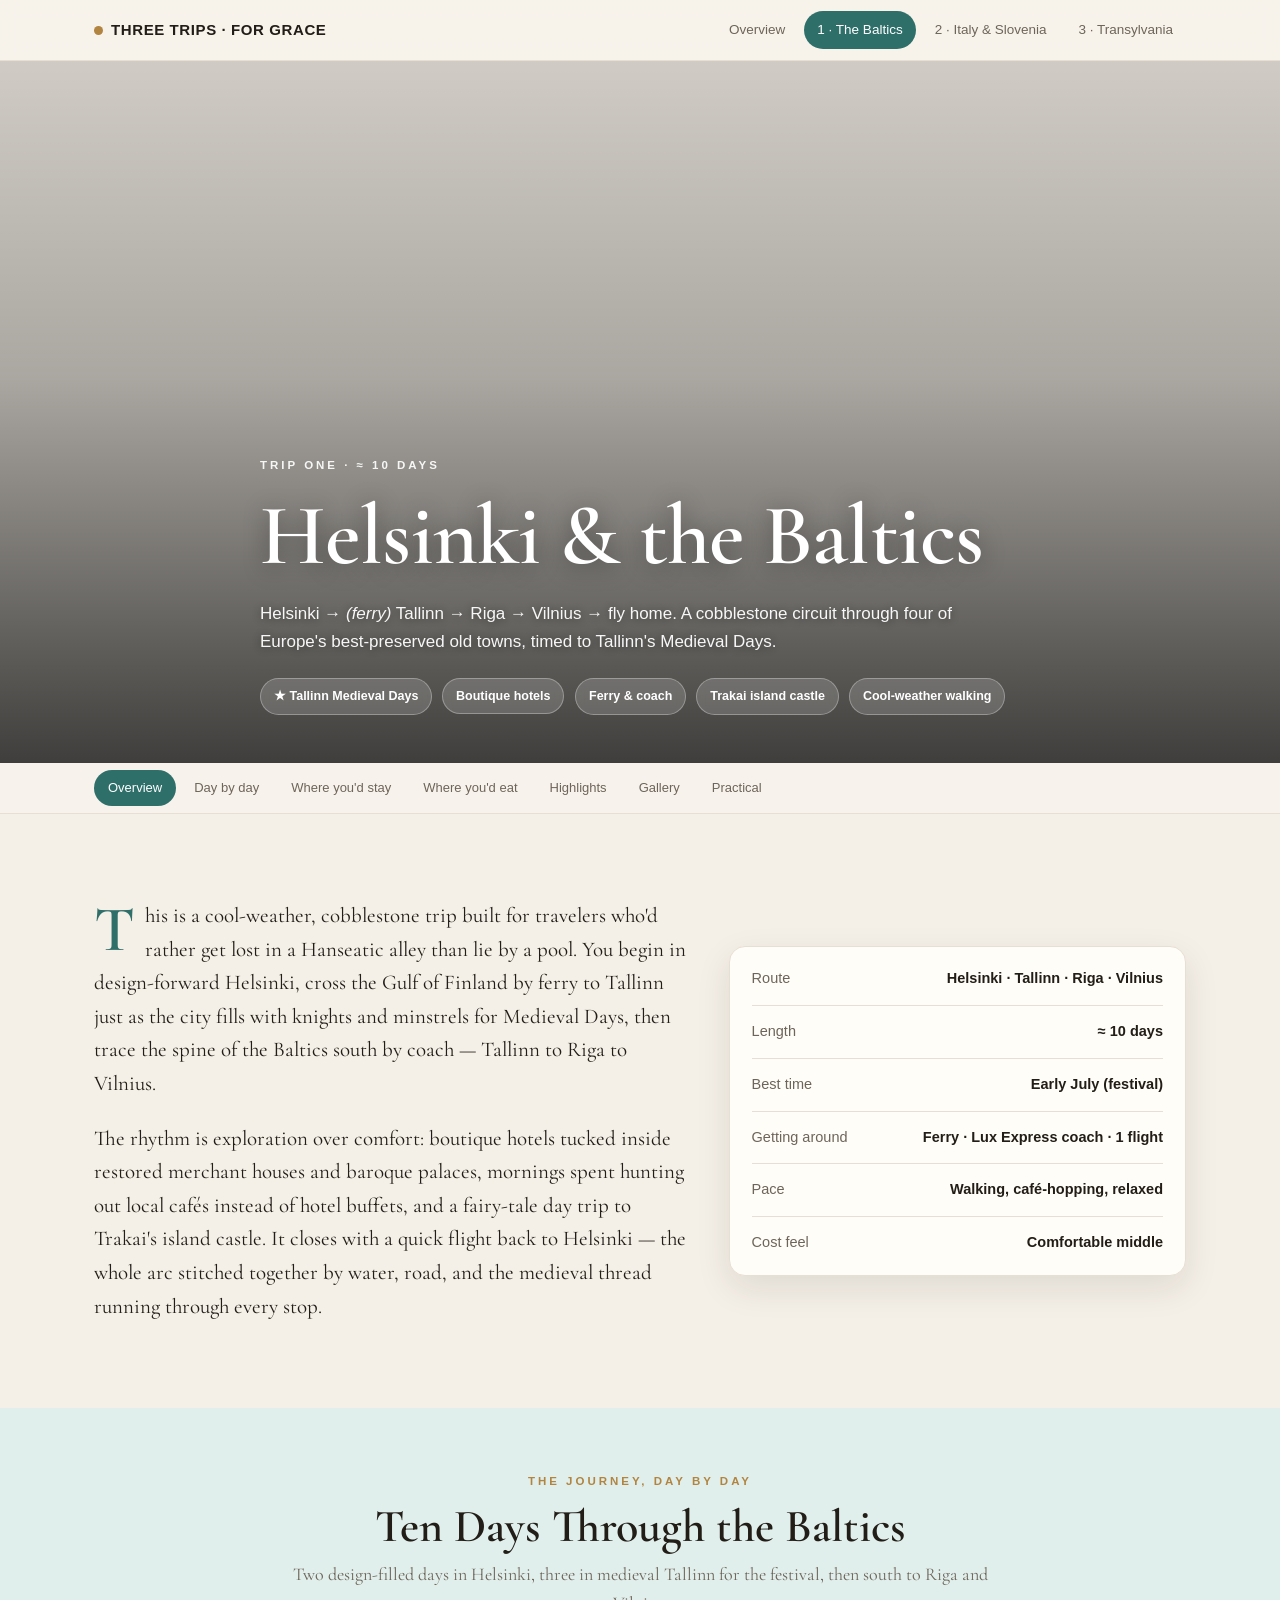
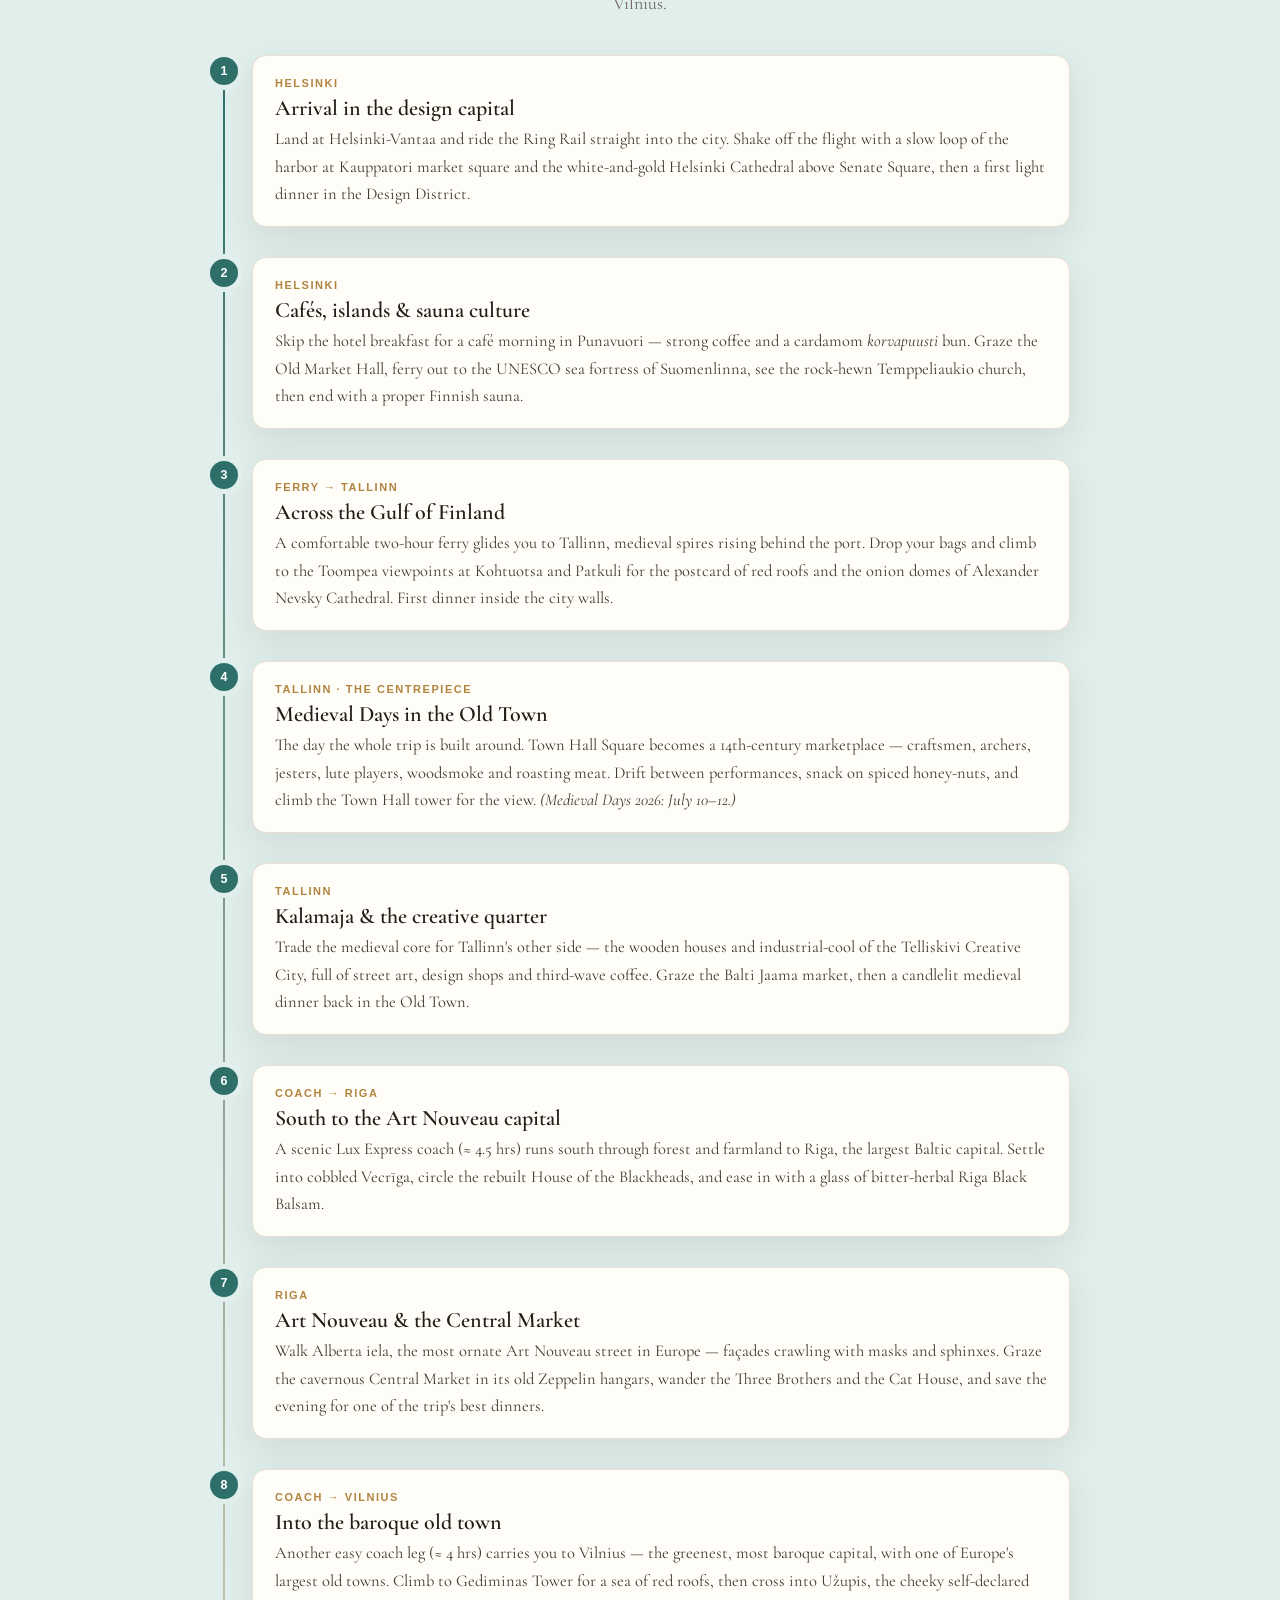
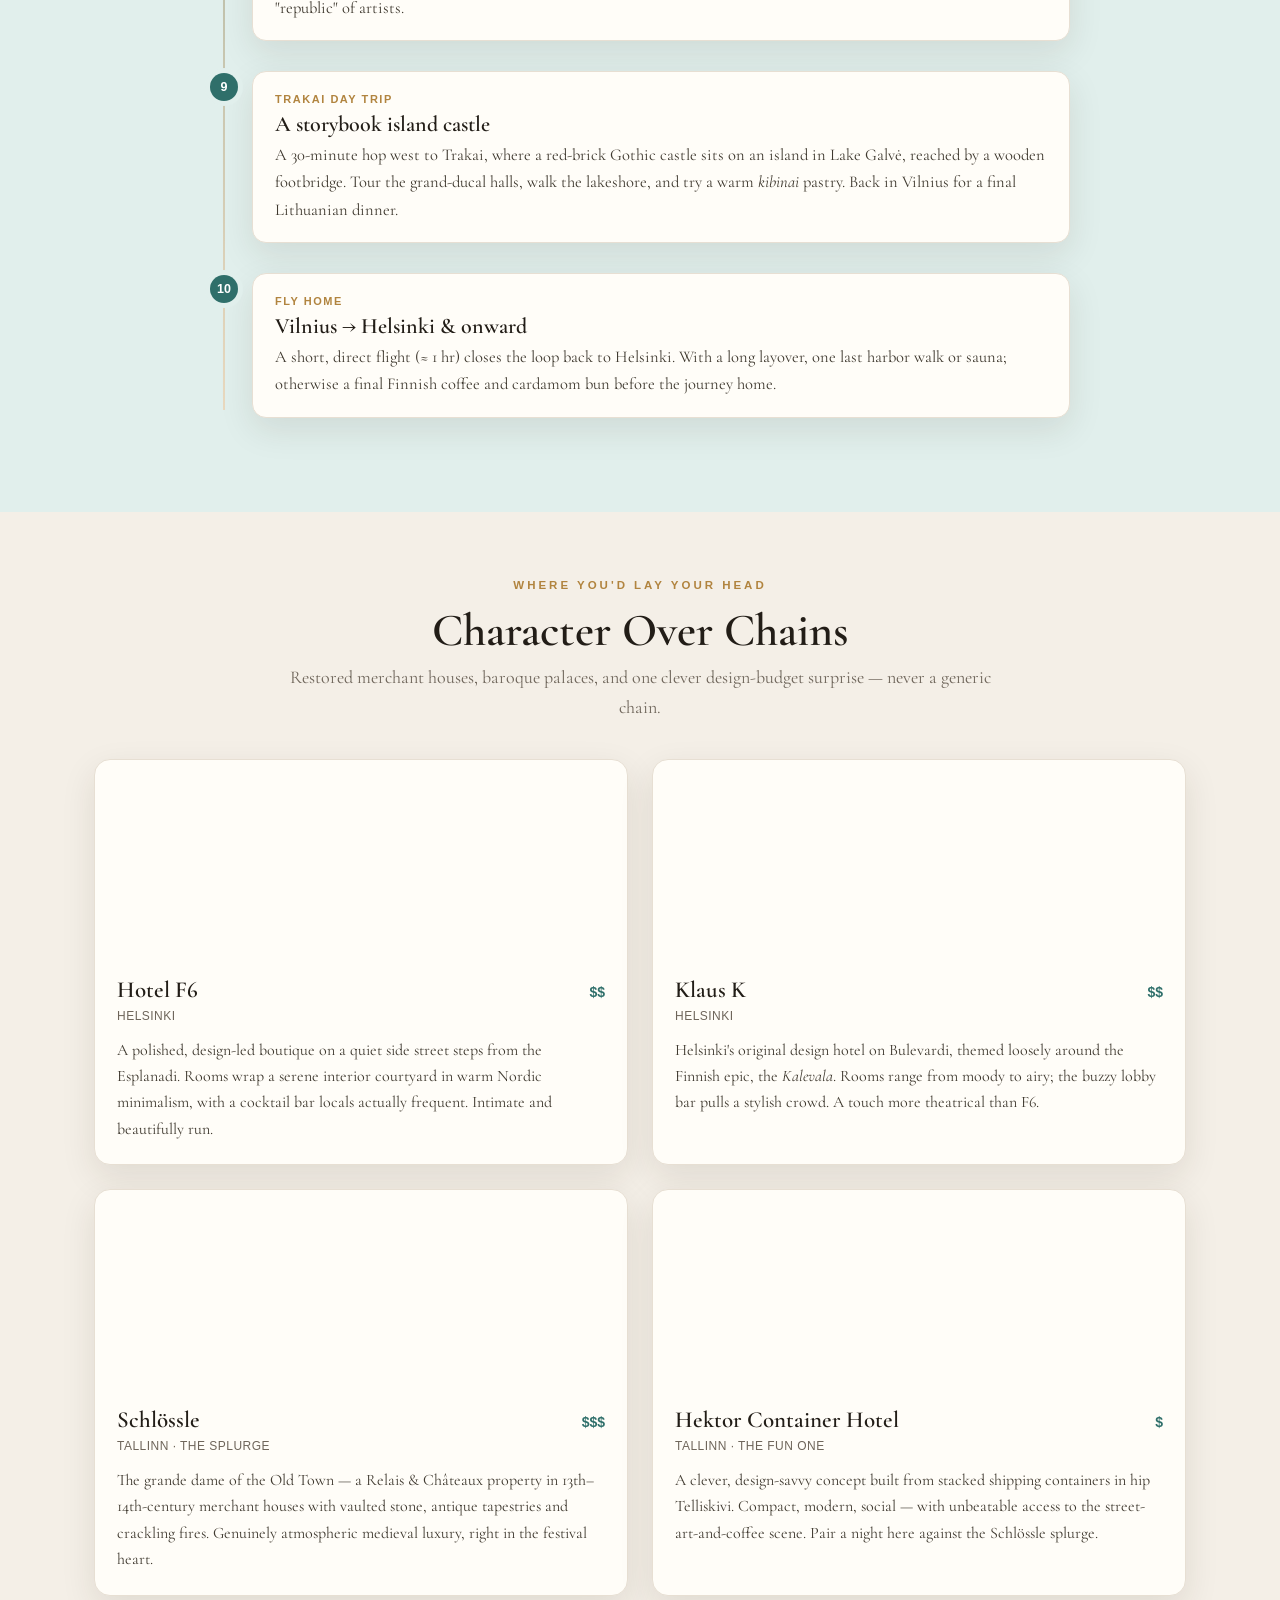
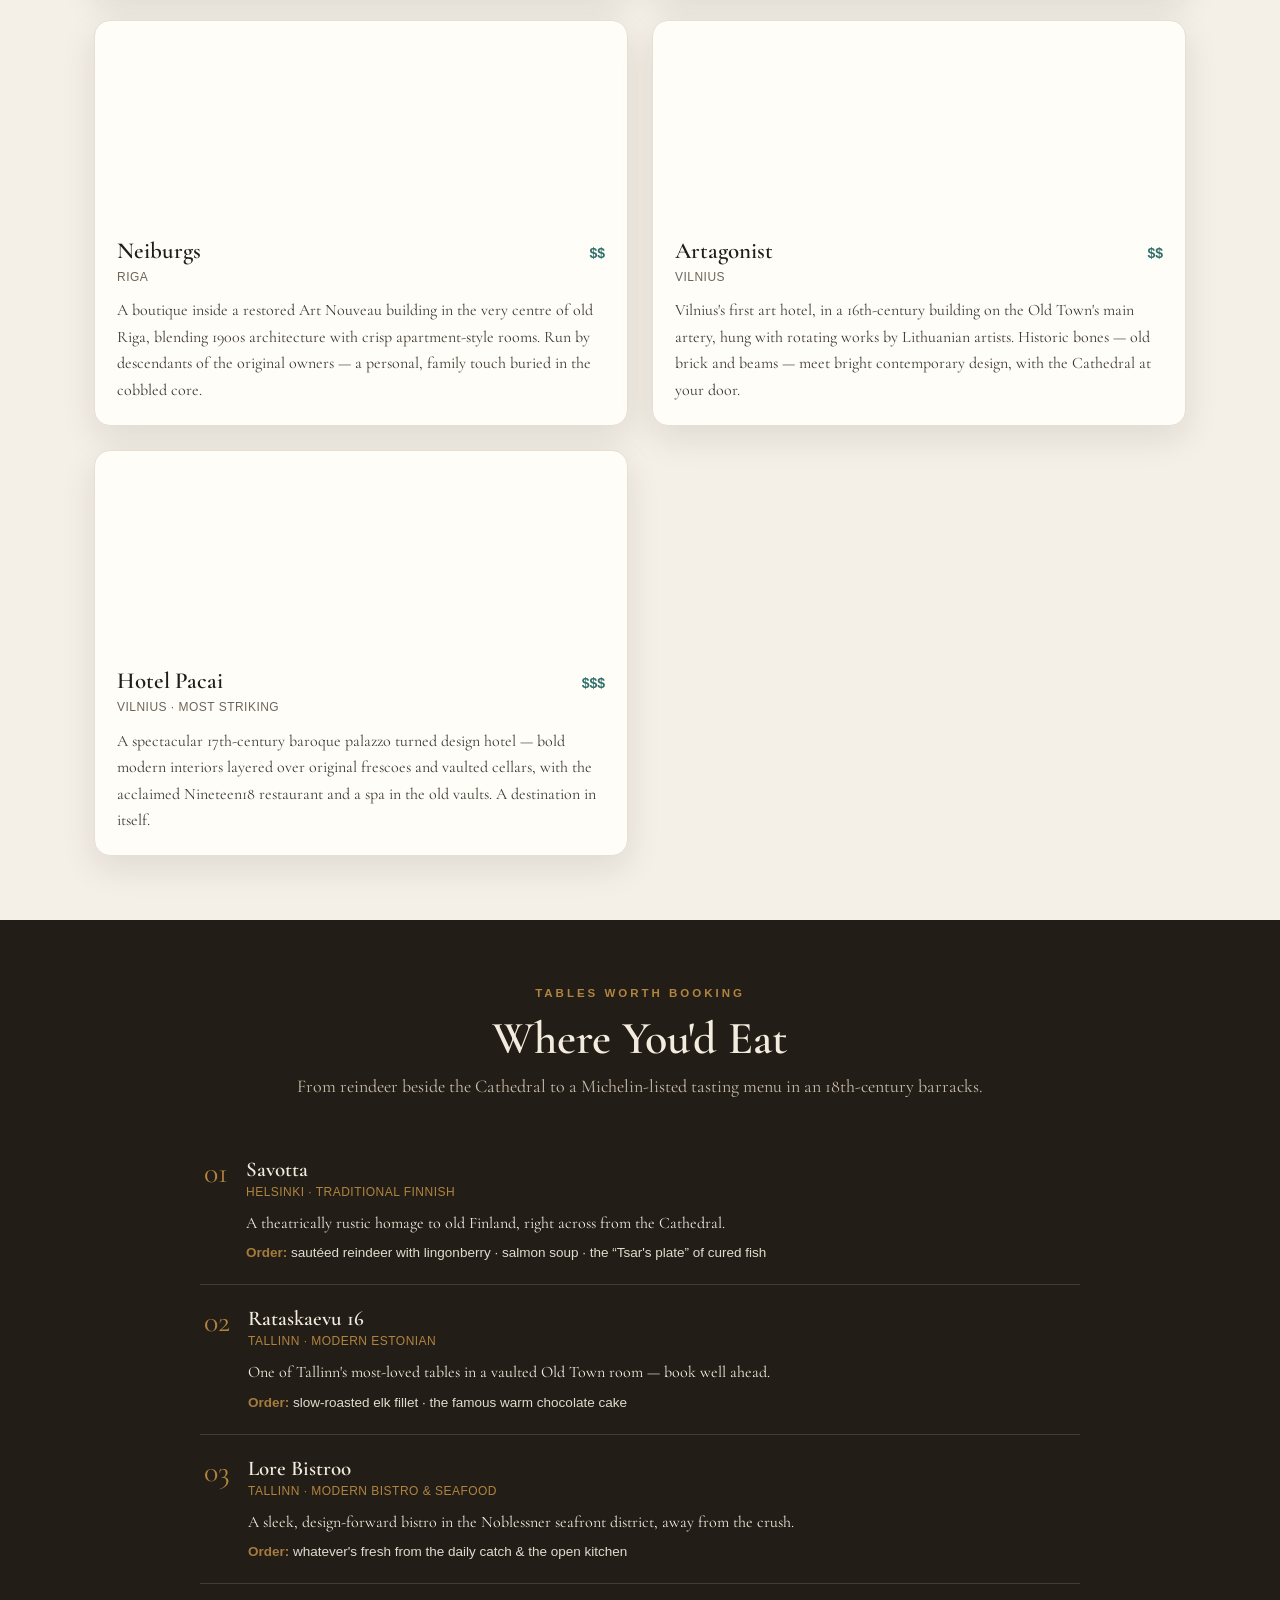
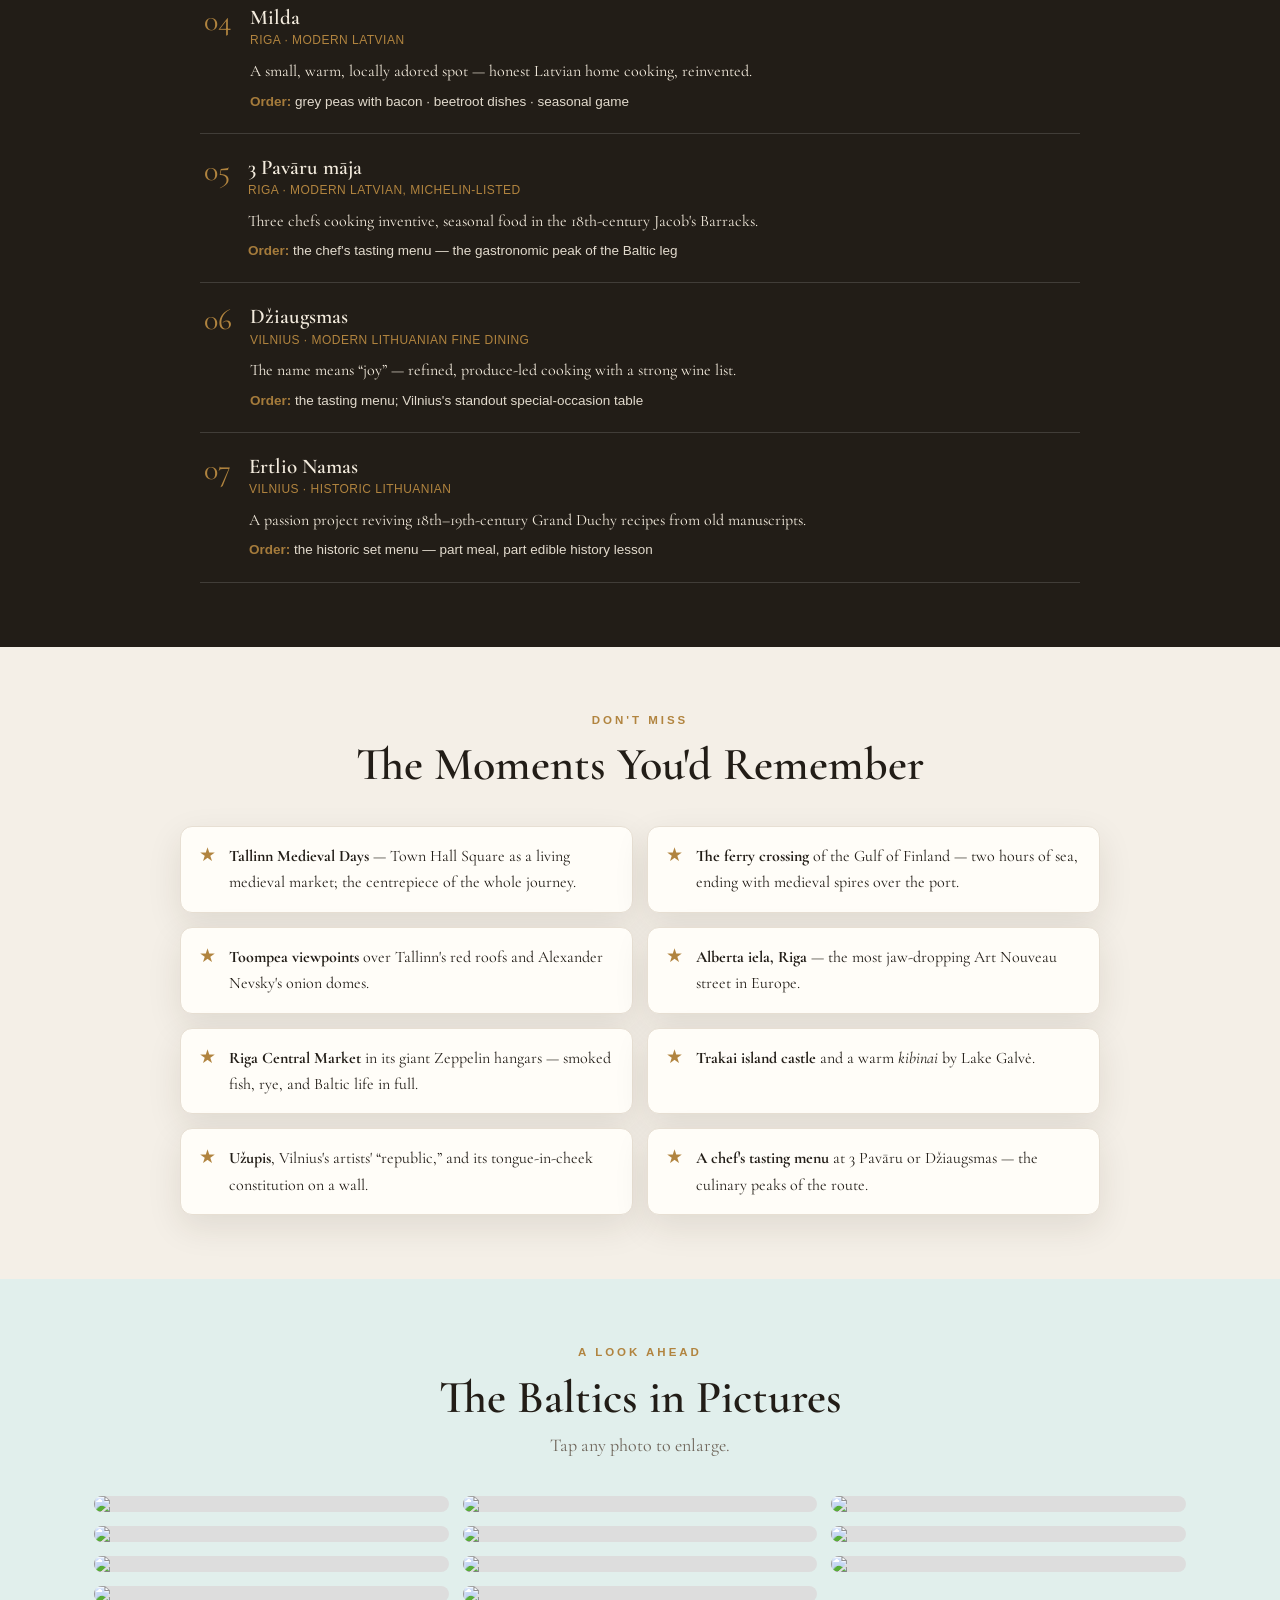
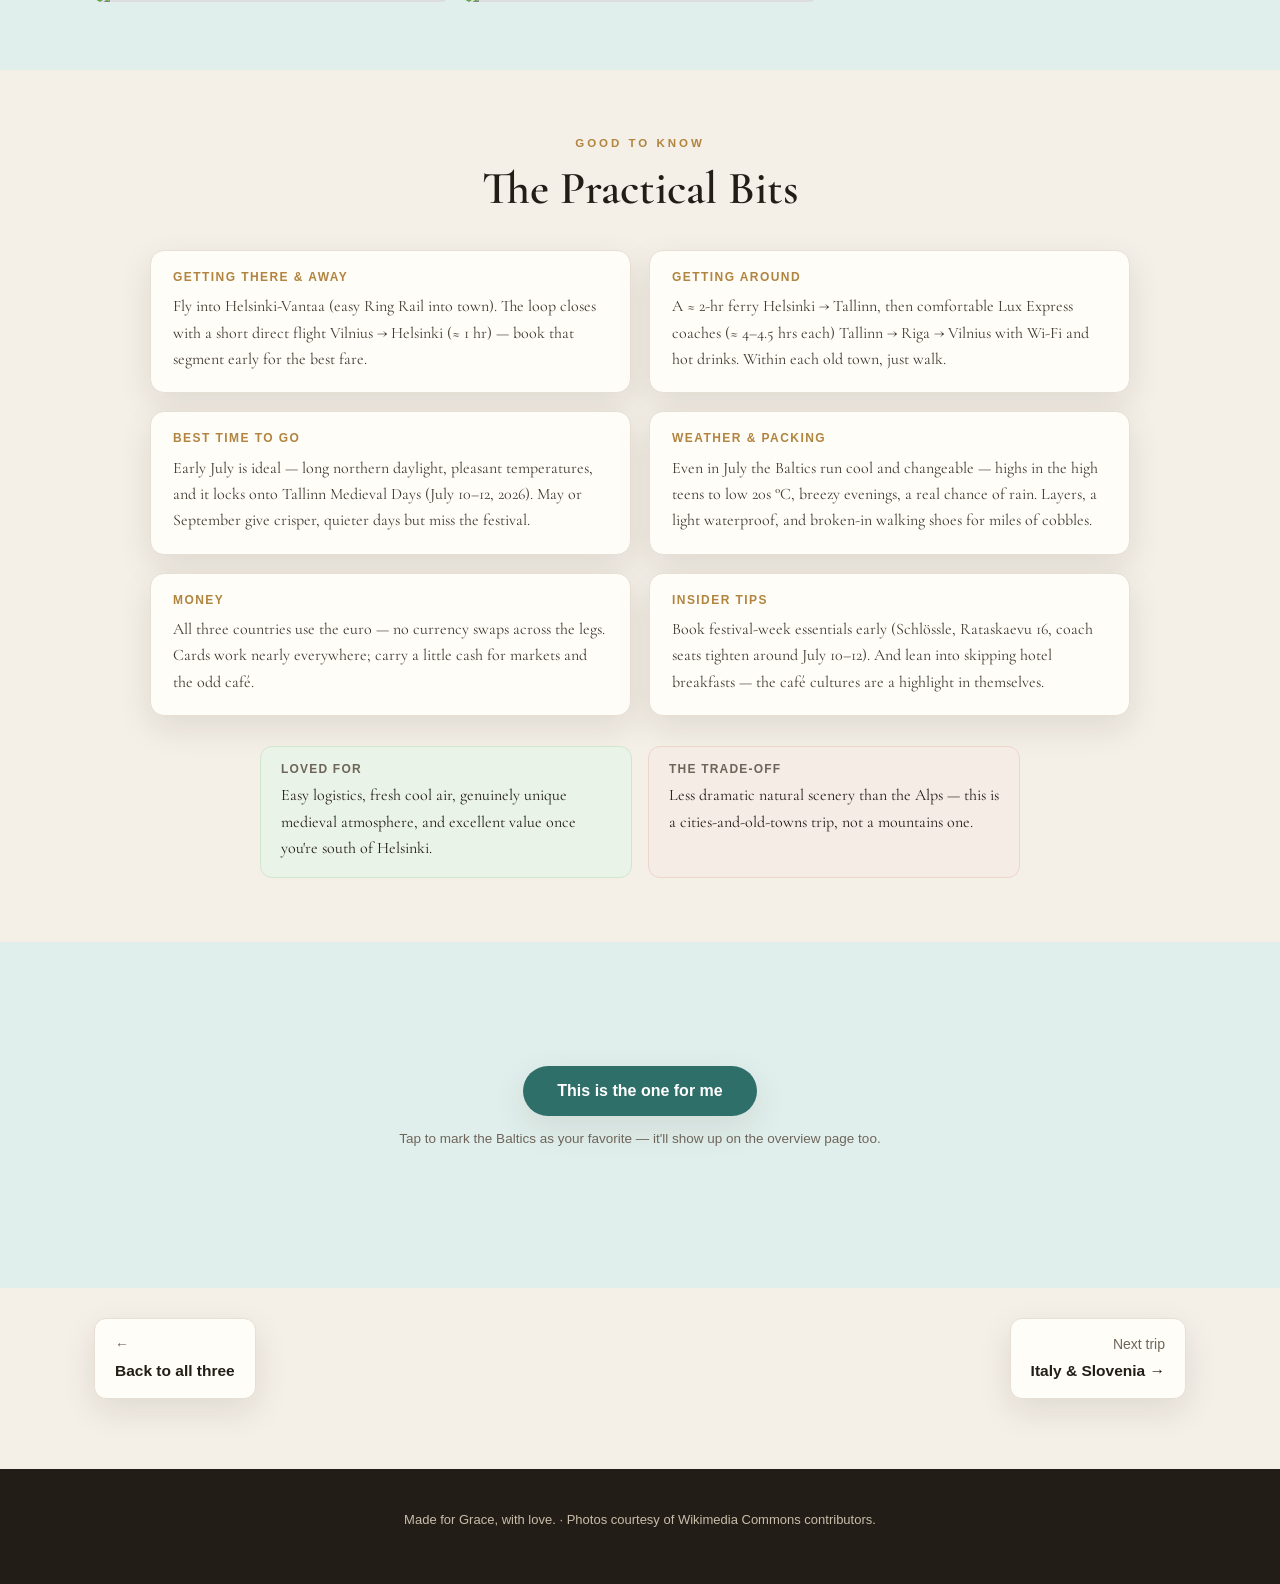
==== trip-baltics.html @ fc8828cb "Add trips-for-grace static site Co-Authored-By: Claude Opus 4.8 <noreply@anthropic.com>" ====
<!DOCTYPE html>
<html lang="en">
<head>
<meta charset="UTF-8">
<meta name="viewport" content="width=device-width, initial-scale=1.0">
<title>Trip One — Helsinki &amp; the Baltics</title>
<link rel="preconnect" href="https://fonts.googleapis.com">
<link rel="preconnect" href="https://fonts.gstatic.com" crossorigin>
<link href="https://fonts.googleapis.com/css2?family=Cormorant+Garamond:wght@400;500;600;700&display=swap" rel="stylesheet">
<link rel="stylesheet" href="styles.css">
</head>
<body class="t-baltics">

<nav class="nav">
  <div class="wrap">
    <a class="brand" href="index.html"><span class="dot"></span> THREE TRIPS · FOR GRACE</a>
    <button class="menu-btn" onclick="toggleMenu()">☰</button>
    <div class="links" id="navlinks">
      <a href="index.html">Overview</a>
      <a href="trip-baltics.html" class="active">1 · The Baltics</a>
      <a href="trip-italy.html">2 · Italy &amp; Slovenia</a>
      <a href="trip-transylvania.html">3 · Transylvania</a>
    </div>
  </div>
</nav>

<header class="hero" style="background-image:url('https://upload.wikimedia.org/wikipedia/commons/thumb/5/54/Vistas_panor%C3%A1micas_desde_Toompea%2C_Tallinn%2C_Estonia%2C_2012-08-05%2C_DD_01-03_PAN.JPG/1280px-Vistas_panor%C3%A1micas_desde_Toompea%2C_Tallinn%2C_Estonia%2C_2012-08-05%2C_DD_01-03_PAN.JPG')">
  <div class="wrap inner">
    <div class="eyebrow">Trip One · ≈ 10 days</div>
    <h1>Helsinki &amp; the Baltics</h1>
    <p class="route">Helsinki → <em>(ferry)</em> Tallinn → Riga → Vilnius → fly home. A cobblestone circuit through four of Europe's best-preserved old towns, timed to Tallinn's Medieval Days.</p>
    <div class="facts"><span>★ Tallinn Medieval Days</span><span>Boutique hotels</span><span>Ferry &amp; coach</span><span>Trakai island castle</span><span>Cool-weather walking</span></div>
  </div>
</header>

<nav class="subnav">
  <div class="wrap">
    <a href="#overview">Overview</a>
    <a href="#itinerary">Day by day</a>
    <a href="#stays">Where you'd stay</a>
    <a href="#food">Where you'd eat</a>
    <a href="#highlights">Highlights</a>
    <a href="#gallery">Gallery</a>
    <a href="#practical">Practical</a>
  </div>
</nav>

<!-- OVERVIEW -->
<section id="overview" class="block">
  <div class="wrap overview">
    <div class="lede">
      <p class="drop">This is a cool-weather, cobblestone trip built for travelers who'd rather get lost in a Hanseatic alley than lie by a pool. You begin in design-forward Helsinki, cross the Gulf of Finland by ferry to Tallinn just as the city fills with knights and minstrels for Medieval Days, then trace the spine of the Baltics south by coach — Tallinn to Riga to Vilnius.</p>
      <p>The rhythm is exploration over comfort: boutique hotels tucked inside restored merchant houses and baroque palaces, mornings spent hunting out local cafés instead of hotel buffets, and a fairy-tale day trip to Trakai's island castle. It closes with a quick flight back to Helsinki — the whole arc stitched together by water, road, and the medieval thread running through every stop.</p>
    </div>
    <div class="facts-box">
      <div class="fr"><span class="k">Route</span><span class="v">Helsinki · Tallinn · Riga · Vilnius</span></div>
      <div class="fr"><span class="k">Length</span><span class="v">≈ 10 days</span></div>
      <div class="fr"><span class="k">Best time</span><span class="v">Early July (festival)</span></div>
      <div class="fr"><span class="k">Getting around</span><span class="v">Ferry · Lux Express coach · 1 flight</span></div>
      <div class="fr"><span class="k">Pace</span><span class="v">Walking, café-hopping, relaxed</span></div>
      <div class="fr"><span class="k">Cost feel</span><span class="v">Comfortable middle</span></div>
    </div>
  </div>
</section>

<!-- ITINERARY -->
<section id="itinerary" class="block tint">
  <div class="wrap">
    <div class="section-head"><div class="eyebrow">The journey, day by day</div><h2>Ten Days Through the Baltics</h2><p>Two design-filled days in Helsinki, three in medieval Tallinn for the festival, then south to Riga and Vilnius.</p></div>
    <div class="timeline">
      <div class="day"><div class="node">1</div><div class="card-d"><span class="label">Helsinki</span><h3>Arrival in the design capital</h3><p>Land at Helsinki-Vantaa and ride the Ring Rail straight into the city. Shake off the flight with a slow loop of the harbor at Kauppatori market square and the white-and-gold Helsinki Cathedral above Senate Square, then a first light dinner in the Design District.</p></div></div>
      <div class="day"><div class="node">2</div><div class="card-d"><span class="label">Helsinki</span><h3>Cafés, islands &amp; sauna culture</h3><p>Skip the hotel breakfast for a café morning in Punavuori — strong coffee and a cardamom <em>korvapuusti</em> bun. Graze the Old Market Hall, ferry out to the UNESCO sea fortress of Suomenlinna, see the rock-hewn Temppeliaukio church, then end with a proper Finnish sauna.</p></div></div>
      <div class="day"><div class="node">3</div><div class="card-d"><span class="label">Ferry → Tallinn</span><h3>Across the Gulf of Finland</h3><p>A comfortable two-hour ferry glides you to Tallinn, medieval spires rising behind the port. Drop your bags and climb to the Toompea viewpoints at Kohtuotsa and Patkuli for the postcard of red roofs and the onion domes of Alexander Nevsky Cathedral. First dinner inside the city walls.</p></div></div>
      <div class="day"><div class="node">4</div><div class="card-d"><span class="label">Tallinn · the centrepiece</span><h3>Medieval Days in the Old Town</h3><p>The day the whole trip is built around. Town Hall Square becomes a 14th-century marketplace — craftsmen, archers, jesters, lute players, woodsmoke and roasting meat. Drift between performances, snack on spiced honey-nuts, and climb the Town Hall tower for the view. <em>(Medieval Days 2026: July 10–12.)</em></p></div></div>
      <div class="day"><div class="node">5</div><div class="card-d"><span class="label">Tallinn</span><h3>Kalamaja &amp; the creative quarter</h3><p>Trade the medieval core for Tallinn's other side — the wooden houses and industrial-cool of the Telliskivi Creative City, full of street art, design shops and third-wave coffee. Graze the Balti Jaama market, then a candlelit medieval dinner back in the Old Town.</p></div></div>
      <div class="day"><div class="node">6</div><div class="card-d"><span class="label">Coach → Riga</span><h3>South to the Art Nouveau capital</h3><p>A scenic Lux Express coach (≈ 4.5 hrs) runs south through forest and farmland to Riga, the largest Baltic capital. Settle into cobbled Vecrīga, circle the rebuilt House of the Blackheads, and ease in with a glass of bitter-herbal Riga Black Balsam.</p></div></div>
      <div class="day"><div class="node">7</div><div class="card-d"><span class="label">Riga</span><h3>Art Nouveau &amp; the Central Market</h3><p>Walk Alberta iela, the most ornate Art Nouveau street in Europe — façades crawling with masks and sphinxes. Graze the cavernous Central Market in its old Zeppelin hangars, wander the Three Brothers and the Cat House, and save the evening for one of the trip's best dinners.</p></div></div>
      <div class="day"><div class="node">8</div><div class="card-d"><span class="label">Coach → Vilnius</span><h3>Into the baroque old town</h3><p>Another easy coach leg (≈ 4 hrs) carries you to Vilnius — the greenest, most baroque capital, with one of Europe's largest old towns. Climb to Gediminas Tower for a sea of red roofs, then cross into Užupis, the cheeky self-declared "republic" of artists.</p></div></div>
      <div class="day"><div class="node">9</div><div class="card-d"><span class="label">Trakai day trip</span><h3>A storybook island castle</h3><p>A 30-minute hop west to Trakai, where a red-brick Gothic castle sits on an island in Lake Galvė, reached by a wooden footbridge. Tour the grand-ducal halls, walk the lakeshore, and try a warm <em>kibinai</em> pastry. Back in Vilnius for a final Lithuanian dinner.</p></div></div>
      <div class="day"><div class="node">10</div><div class="card-d"><span class="label">Fly home</span><h3>Vilnius → Helsinki &amp; onward</h3><p>A short, direct flight (≈ 1 hr) closes the loop back to Helsinki. With a long layover, one last harbor walk or sauna; otherwise a final Finnish coffee and cardamom bun before the journey home.</p></div></div>
    </div>
  </div>
</section>

<!-- HOTELS -->
<section id="stays" class="block">
  <div class="wrap">
    <div class="section-head"><div class="eyebrow">Where you'd lay your head</div><h2>Character Over Chains</h2><p>Restored merchant houses, baroque palaces, and one clever design-budget surprise — never a generic chain.</p></div>
    <div class="hotels">
      <div class="hotel"><div class="img" style="background-image:url('https://upload.wikimedia.org/wikipedia/commons/thumb/a/a9/Kauppatori_Helsinki_2022-09-17_03.jpg/1280px-Kauppatori_Helsinki_2022-09-17_03.jpg')"></div><div class="h-body"><div class="h-top"><h3>Hotel F6</h3><span class="tier">$$</span></div><div class="loc">Helsinki</div><p>A polished, design-led boutique on a quiet side street steps from the Esplanadi. Rooms wrap a serene interior courtyard in warm Nordic minimalism, with a cocktail bar locals actually frequent. Intimate and beautifully run.</p></div></div>
      <div class="hotel"><div class="img" style="background-image:url('https://upload.wikimedia.org/wikipedia/commons/thumb/0/0a/Senate_Square_-_Senaatintori_-_Senatstorget%2C_Helsinki%2C_Finland.jpg/1280px-Senate_Square_-_Senaatintori_-_Senatstorget%2C_Helsinki%2C_Finland.jpg')"></div><div class="h-body"><div class="h-top"><h3>Klaus K</h3><span class="tier">$$</span></div><div class="loc">Helsinki</div><p>Helsinki's original design hotel on Bulevardi, themed loosely around the Finnish epic, the <em>Kalevala</em>. Rooms range from moody to airy; the buzzy lobby bar pulls a stylish crowd. A touch more theatrical than F6.</p></div></div>
      <div class="hotel"><div class="img" style="background-image:url('https://upload.wikimedia.org/wikipedia/commons/thumb/b/b9/Tallinn_-_Town_Hall_Square_%28Raekoja_plats%29.jpg/1280px-Tallinn_-_Town_Hall_Square_%28Raekoja_plats%29.jpg')"></div><div class="h-body"><div class="h-top"><h3>Schlössle</h3><span class="tier">$$$</span></div><div class="loc">Tallinn · the splurge</div><p>The grande dame of the Old Town — a Relais &amp; Châteaux property in 13th–14th-century merchant houses with vaulted stone, antique tapestries and crackling fires. Genuinely atmospheric medieval luxury, right in the festival heart.</p></div></div>
      <div class="hotel"><div class="img" style="background-image:url('https://upload.wikimedia.org/wikipedia/commons/thumb/5/52/Towers_in_Tallinn_old_town.JPG/1280px-Towers_in_Tallinn_old_town.JPG')"></div><div class="h-body"><div class="h-top"><h3>Hektor Container Hotel</h3><span class="tier">$</span></div><div class="loc">Tallinn · the fun one</div><p>A clever, design-savvy concept built from stacked shipping containers in hip Telliskivi. Compact, modern, social — with unbeatable access to the street-art-and-coffee scene. Pair a night here against the Schlössle splurge.</p></div></div>
      <div class="hotel"><div class="img" style="background-image:url('https://upload.wikimedia.org/wikipedia/commons/thumb/d/d1/Art_Nouveau_Riga_31.jpg/1280px-Art_Nouveau_Riga_31.jpg')"></div><div class="h-body"><div class="h-top"><h3>Neiburgs</h3><span class="tier">$$</span></div><div class="loc">Riga</div><p>A boutique inside a restored Art Nouveau building in the very centre of old Riga, blending 1900s architecture with crisp apartment-style rooms. Run by descendants of the original owners — a personal, family touch buried in the cobbled core.</p></div></div>
      <div class="hotel"><div class="img" style="background-image:url('https://upload.wikimedia.org/wikipedia/commons/thumb/2/2a/Vilnius_old_town_by_Augustas_Didzgalvis.jpg/1280px-Vilnius_old_town_by_Augustas_Didzgalvis.jpg')"></div><div class="h-body"><div class="h-top"><h3>Artagonist</h3><span class="tier">$$</span></div><div class="loc">Vilnius</div><p>Vilnius's first art hotel, in a 16th-century building on the Old Town's main artery, hung with rotating works by Lithuanian artists. Historic bones — old brick and beams — meet bright contemporary design, with the Cathedral at your door.</p></div></div>
      <div class="hotel"><div class="img" style="background-image:url('https://upload.wikimedia.org/wikipedia/commons/thumb/9/94/Gediminas_Tower_Vilnius_Lithuania_2025.jpg/1280px-Gediminas_Tower_Vilnius_Lithuania_2025.jpg')"></div><div class="h-body"><div class="h-top"><h3>Hotel Pacai</h3><span class="tier">$$$</span></div><div class="loc">Vilnius · most striking</div><p>A spectacular 17th-century baroque palazzo turned design hotel — bold modern interiors layered over original frescoes and vaulted cellars, with the acclaimed Nineteen18 restaurant and a spa in the old vaults. A destination in itself.</p></div></div>
    </div>
  </div>
</section>

<!-- FOOD -->
<section id="food" class="block dark">
  <div class="wrap">
    <div class="section-head"><div class="eyebrow">Tables worth booking</div><h2>Where You'd Eat</h2><p>From reindeer beside the Cathedral to a Michelin-listed tasting menu in an 18th-century barracks.</p></div>
    <div class="dining">
      <div class="dish"><div class="num">01</div><div><h3>Savotta</h3><div class="meta">Helsinki · Traditional Finnish</div><p>A theatrically rustic homage to old Finland, right across from the Cathedral.</p><div class="order"><b>Order:</b> sautéed reindeer with lingonberry · salmon soup · the “Tsar's plate” of cured fish</div></div></div>
      <div class="dish"><div class="num">02</div><div><h3>Rataskaevu 16</h3><div class="meta">Tallinn · Modern Estonian</div><p>One of Tallinn's most-loved tables in a vaulted Old Town room — book well ahead.</p><div class="order"><b>Order:</b> slow-roasted elk fillet · the famous warm chocolate cake</div></div></div>
      <div class="dish"><div class="num">03</div><div><h3>Lore Bistroo</h3><div class="meta">Tallinn · Modern bistro &amp; seafood</div><p>A sleek, design-forward bistro in the Noblessner seafront district, away from the crush.</p><div class="order"><b>Order:</b> whatever's fresh from the daily catch &amp; the open kitchen</div></div></div>
      <div class="dish"><div class="num">04</div><div><h3>Milda</h3><div class="meta">Riga · Modern Latvian</div><p>A small, warm, locally adored spot — honest Latvian home cooking, reinvented.</p><div class="order"><b>Order:</b> grey peas with bacon · beetroot dishes · seasonal game</div></div></div>
      <div class="dish"><div class="num">05</div><div><h3>3 Pavāru māja</h3><div class="meta">Riga · Modern Latvian, Michelin-listed</div><p>Three chefs cooking inventive, seasonal food in the 18th-century Jacob's Barracks.</p><div class="order"><b>Order:</b> the chef's tasting menu — the gastronomic peak of the Baltic leg</div></div></div>
      <div class="dish"><div class="num">06</div><div><h3>Džiaugsmas</h3><div class="meta">Vilnius · Modern Lithuanian fine dining</div><p>The name means “joy” — refined, produce-led cooking with a strong wine list.</p><div class="order"><b>Order:</b> the tasting menu; Vilnius's standout special-occasion table</div></div></div>
      <div class="dish"><div class="num">07</div><div><h3>Ertlio Namas</h3><div class="meta">Vilnius · Historic Lithuanian</div><p>A passion project reviving 18th–19th-century Grand Duchy recipes from old manuscripts.</p><div class="order"><b>Order:</b> the historic set menu — part meal, part edible history lesson</div></div></div>
    </div>
  </div>
</section>

<!-- HIGHLIGHTS -->
<section id="highlights" class="block">
  <div class="wrap">
    <div class="section-head"><div class="eyebrow">Don't miss</div><h2>The Moments You'd Remember</h2></div>
    <div class="highlights">
      <div class="hl"><span class="star">★</span><p><b>Tallinn Medieval Days</b> — Town Hall Square as a living medieval market; the centrepiece of the whole journey.</p></div>
      <div class="hl"><span class="star">★</span><p><b>The ferry crossing</b> of the Gulf of Finland — two hours of sea, ending with medieval spires over the port.</p></div>
      <div class="hl"><span class="star">★</span><p><b>Toompea viewpoints</b> over Tallinn's red roofs and Alexander Nevsky's onion domes.</p></div>
      <div class="hl"><span class="star">★</span><p><b>Alberta iela, Riga</b> — the most jaw-dropping Art Nouveau street in Europe.</p></div>
      <div class="hl"><span class="star">★</span><p><b>Riga Central Market</b> in its giant Zeppelin hangars — smoked fish, rye, and Baltic life in full.</p></div>
      <div class="hl"><span class="star">★</span><p><b>Trakai island castle</b> and a warm <em>kibinai</em> by Lake Galvė.</p></div>
      <div class="hl"><span class="star">★</span><p><b>Užupis</b>, Vilnius's artists' “republic,” and its tongue-in-cheek constitution on a wall.</p></div>
      <div class="hl"><span class="star">★</span><p><b>A chef's tasting menu</b> at 3 Pavāru or Džiaugsmas — the culinary peaks of the route.</p></div>
    </div>
  </div>
</section>

<!-- GALLERY -->
<section id="gallery" class="block tint">
  <div class="wrap">
    <div class="section-head"><div class="eyebrow">A look ahead</div><h2>The Baltics in Pictures</h2><p>Tap any photo to enlarge.</p></div>
    <div class="gallery">
      <figure onclick="openLightbox(this.querySelector('img').src,'Senate Square &amp; Helsinki Cathedral')"><img loading="lazy" src="https://upload.wikimedia.org/wikipedia/commons/thumb/0/0a/Senate_Square_-_Senaatintori_-_Senatstorget%2C_Helsinki%2C_Finland.jpg/1280px-Senate_Square_-_Senaatintori_-_Senatstorget%2C_Helsinki%2C_Finland.jpg"><figcaption>Helsinki Cathedral, Senate Square</figcaption></figure>
      <figure onclick="openLightbox(this.querySelector('img').src,'Helsinki market square')"><img loading="lazy" src="https://upload.wikimedia.org/wikipedia/commons/thumb/a/a9/Kauppatori_Helsinki_2022-09-17_03.jpg/1280px-Kauppatori_Helsinki_2022-09-17_03.jpg"><figcaption>Kauppatori, Helsinki harbour</figcaption></figure>
      <figure onclick="openLightbox(this.querySelector('img').src,'Suomenlinna sea fortress')"><img loading="lazy" src="https://upload.wikimedia.org/wikipedia/commons/thumb/d/da/Suomenlinna.jpg/1280px-Suomenlinna.jpg"><figcaption>Suomenlinna sea fortress</figcaption></figure>
      <figure onclick="openLightbox(this.querySelector('img').src,'Tallinn Town Hall Square')"><img loading="lazy" src="https://upload.wikimedia.org/wikipedia/commons/thumb/b/b9/Tallinn_-_Town_Hall_Square_%28Raekoja_plats%29.jpg/1280px-Tallinn_-_Town_Hall_Square_%28Raekoja_plats%29.jpg"><figcaption>Town Hall Square, Tallinn</figcaption></figure>
      <figure onclick="openLightbox(this.querySelector('img').src,'Tallinn old town walls and towers')"><img loading="lazy" src="https://upload.wikimedia.org/wikipedia/commons/thumb/5/52/Towers_in_Tallinn_old_town.JPG/1280px-Towers_in_Tallinn_old_town.JPG"><figcaption>Tallinn's medieval walls</figcaption></figure>
      <figure onclick="openLightbox(this.querySelector('img').src,'Tallinn rooftops from Toompea')"><img loading="lazy" src="https://upload.wikimedia.org/wikipedia/commons/thumb/5/54/Vistas_panor%C3%A1micas_desde_Toompea%2C_Tallinn%2C_Estonia%2C_2012-08-05%2C_DD_01-03_PAN.JPG/1280px-Vistas_panor%C3%A1micas_desde_Toompea%2C_Tallinn%2C_Estonia%2C_2012-08-05%2C_DD_01-03_PAN.JPG"><figcaption>Tallinn from Toompea hill</figcaption></figure>
      <figure onclick="openLightbox(this.querySelector('img').src,'House of the Blackheads, Riga')"><img loading="lazy" src="https://upload.wikimedia.org/wikipedia/commons/thumb/8/8c/House_of_Blackheads_and_St._Peter%27s_Church_Tower%2C_Riga%2C_Latvia_-_Diliff.jpg/1280px-House_of_Blackheads_and_St._Peter%27s_Church_Tower%2C_Riga%2C_Latvia_-_Diliff.jpg"><figcaption>House of the Blackheads, Riga</figcaption></figure>
      <figure onclick="openLightbox(this.querySelector('img').src,'Riga Art Nouveau facade')"><img loading="lazy" src="https://upload.wikimedia.org/wikipedia/commons/thumb/d/d1/Art_Nouveau_Riga_31.jpg/1280px-Art_Nouveau_Riga_31.jpg"><figcaption>Art Nouveau, Alberta iela</figcaption></figure>
      <figure onclick="openLightbox(this.querySelector('img').src,'Vilnius Old Town')"><img loading="lazy" src="https://upload.wikimedia.org/wikipedia/commons/thumb/2/2a/Vilnius_old_town_by_Augustas_Didzgalvis.jpg/1280px-Vilnius_old_town_by_Augustas_Didzgalvis.jpg"><figcaption>Vilnius Old Town</figcaption></figure>
      <figure onclick="openLightbox(this.querySelector('img').src,'Gediminas Tower, Vilnius')"><img loading="lazy" src="https://upload.wikimedia.org/wikipedia/commons/thumb/9/94/Gediminas_Tower_Vilnius_Lithuania_2025.jpg/1280px-Gediminas_Tower_Vilnius_Lithuania_2025.jpg"><figcaption>Gediminas Tower, Vilnius</figcaption></figure>
      <figure onclick="openLightbox(this.querySelector('img').src,'Trakai Island Castle')"><img loading="lazy" src="https://upload.wikimedia.org/wikipedia/commons/2/29/Trakai-Troki.jpg"><figcaption>Trakai Island Castle</figcaption></figure>
    </div>
  </div>
</section>

<!-- PRACTICAL -->
<section id="practical" class="block">
  <div class="wrap">
    <div class="section-head"><div class="eyebrow">Good to know</div><h2>The Practical Bits</h2></div>
    <div class="practical">
      <div class="pr"><h4>Getting there &amp; away</h4><p>Fly into Helsinki-Vantaa (easy Ring Rail into town). The loop closes with a short direct flight Vilnius → Helsinki (≈ 1 hr) — book that segment early for the best fare.</p></div>
      <div class="pr"><h4>Getting around</h4><p>A ≈ 2-hr ferry Helsinki → Tallinn, then comfortable Lux Express coaches (≈ 4–4.5 hrs each) Tallinn → Riga → Vilnius with Wi-Fi and hot drinks. Within each old town, just walk.</p></div>
      <div class="pr"><h4>Best time to go</h4><p>Early July is ideal — long northern daylight, pleasant temperatures, and it locks onto Tallinn Medieval Days (July 10–12, 2026). May or September give crisper, quieter days but miss the festival.</p></div>
      <div class="pr"><h4>Weather &amp; packing</h4><p>Even in July the Baltics run cool and changeable — highs in the high teens to low 20s °C, breezy evenings, a real chance of rain. Layers, a light waterproof, and broken-in walking shoes for miles of cobbles.</p></div>
      <div class="pr"><h4>Money</h4><p>All three countries use the euro — no currency swaps across the legs. Cards work nearly everywhere; carry a little cash for markets and the odd café.</p></div>
      <div class="pr"><h4>Insider tips</h4><p>Book festival-week essentials early (Schlössle, Rataskaevu 16, coach seats tighten around July 10–12). And lean into skipping hotel breakfasts — the café cultures are a highlight in themselves.</p></div>
    </div>
    <div class="proscons">
      <div class="pros"><h4>Loved for</h4><p>Easy logistics, fresh cool air, genuinely unique medieval atmosphere, and excellent value once you're south of Helsinki.</p></div>
      <div class="cons"><h4>The trade-off</h4><p>Less dramatic natural scenery than the Alps — this is a cities-and-old-towns trip, not a mountains one.</p></div>
    </div>
  </div>
</section>

<!-- PICK -->
<section class="block tint">
  <div class="wrap pickcta">
    <div class="pickbanner" data-pickbanner style="margin-bottom:24px"></div>
    <button class="pickbtn" data-pickbtn="baltics" onclick="pickTrip('baltics')">This is the one for me</button>
    <p class="picknote">Tap to mark the Baltics as your favorite — it'll show up on the overview page too.</p>
  </div>
</section>

<div class="wrap">
  <div class="tripnav">
    <a href="index.html">← <b>Back to all three</b></a>
    <a href="trip-italy.html" style="text-align:right">Next trip<b>Italy &amp; Slovenia →</b></a>
  </div>
</div>

<footer>Made for Grace, with love. · Photos courtesy of Wikimedia Commons contributors.</footer>
<script src="app.js"></script>
</body>
</html>
---- styles.css ----
/* ===== Trips for Grace — shared styles ===== */
:root{
  --bg:#f4efe7; --card:#fffdf8; --ink:#221d17; --muted:#6e655a; --line:#e7dfd3;
  --gold:#b1843f; --gold-soft:#e9d9bf;
  --accent:#2f6f6a; --accent-soft:#e3efed; --accent-deep:#234f4b;
  --shadow:0 12px 34px rgba(50,38,24,.10);
  --shadow-lg:0 24px 60px rgba(50,38,24,.18);
  --serif:'Cormorant Garamond','Georgia','Times New Roman',serif;
  --sans:'Helvetica Neue',-apple-system,BlinkMacSystemFont,Arial,sans-serif;
}
body.t-baltics{--accent:#2f6f6a;--accent-soft:#e1efec;--accent-deep:#214f4b}
body.t-italy{--accent:#9c3b46;--accent-soft:#f4e4e3;--accent-deep:#6f2730}
body.t-transylvania{--accent:#5b4a86;--accent-soft:#e9e5f2;--accent-deep:#3f3260}

*{box-sizing:border-box}
html{scroll-behavior:smooth;scroll-padding-top:70px}
body{margin:0;font-family:var(--serif);color:var(--ink);background:var(--bg);line-height:1.65;font-size:18px;-webkit-font-smoothing:antialiased}
img{max-width:100%;display:block}
a{color:inherit}
.wrap{max-width:1140px;margin:0 auto;padding:0 24px}
.sans{font-family:var(--sans)}
.eyebrow{font-family:var(--sans);letter-spacing:.26em;text-transform:uppercase;font-size:11.5px;font-weight:700;color:var(--gold)}
h1,h2,h3,h4{font-weight:600;line-height:1.1;margin:0}
section{scroll-margin-top:72px}

/* ===== Top nav ===== */
.nav{position:sticky;top:0;z-index:50;background:rgba(247,243,236,.92);backdrop-filter:blur(10px);border-bottom:1px solid var(--line)}
.nav .wrap{display:flex;align-items:center;justify-content:space-between;height:60px}
.nav .brand{font-family:var(--sans);font-weight:700;letter-spacing:.04em;font-size:15px;text-decoration:none;display:flex;align-items:center;gap:8px}
.nav .brand .dot{width:9px;height:9px;border-radius:50%;background:var(--gold)}
.nav .links{display:flex;gap:6px;font-family:var(--sans);font-size:13.5px}
.nav .links a{text-decoration:none;color:var(--muted);padding:8px 13px;border-radius:999px;transition:.15s;white-space:nowrap}
.nav .links a:hover{color:var(--ink);background:#fff}
.nav .links a.active{color:#fff;background:var(--accent)}
.nav .menu-btn{display:none;font-size:22px;background:none;border:none;cursor:pointer;color:var(--ink)}
@media(max-width:760px){
  .nav .links{position:absolute;top:60px;left:0;right:0;flex-direction:column;background:#fff;border-bottom:1px solid var(--line);padding:8px 16px 14px;gap:2px;display:none}
  .nav .links.open{display:flex}
  .nav .links a{padding:11px 10px}
  .nav .menu-btn{display:block}
}

/* ===== Hero ===== */
.hero{position:relative;min-height:78vh;display:flex;align-items:flex-end;color:#fff;background-size:cover;background-position:center}
.hero::after{content:"";position:absolute;inset:0;background:linear-gradient(180deg,rgba(0,0,0,.15) 0%,rgba(0,0,0,.30) 45%,rgba(0,0,0,.74) 100%)}
.hero .inner{position:relative;z-index:2;padding-bottom:48px}
.hero .eyebrow{color:#fff;opacity:.92}
.hero h1{font-size:clamp(42px,8vw,86px);margin:14px 0 10px;text-shadow:0 3px 24px rgba(0,0,0,.4);font-weight:600;letter-spacing:-.01em}
.hero .route{font-family:var(--sans);font-size:clamp(14px,2.4vw,17px);opacity:.95;text-shadow:0 1px 10px rgba(0,0,0,.5);max-width:760px}
.hero .facts{display:flex;flex-wrap:wrap;gap:10px;margin-top:22px}
.hero .facts span{font-family:var(--sans);font-size:12.5px;font-weight:600;background:rgba(255,255,255,.16);border:1px solid rgba(255,255,255,.3);backdrop-filter:blur(4px);padding:7px 13px;border-radius:999px}

/* ===== Landing ===== */
.intro{text-align:center;padding:66px 0 18px}
.intro h1{font-size:clamp(36px,6.5vw,64px);margin:14px auto 14px;max-width:14ch}
.intro p.lede{font-size:21px;color:var(--muted);max-width:640px;margin:0 auto}
.pickbanner{font-family:var(--sans);font-size:14.5px;max-width:600px;margin:26px auto 0;background:var(--card);border:1px solid var(--gold-soft);border-radius:14px;padding:14px 18px;box-shadow:var(--shadow);display:none}
.pickbanner.show{display:block}

.cards{display:grid;grid-template-columns:repeat(3,1fr);gap:22px;padding:40px 0 30px}
.tcard{background:var(--card);border:1px solid var(--line);border-radius:18px;overflow:hidden;box-shadow:var(--shadow);text-decoration:none;color:inherit;display:flex;flex-direction:column;transition:transform .18s,box-shadow .18s}
.tcard:hover{transform:translateY(-5px);box-shadow:var(--shadow-lg)}
.tcard .ph{height:210px;background-size:cover;background-position:center;position:relative}
.tcard .ph::after{content:"";position:absolute;inset:0;background:linear-gradient(180deg,transparent 40%,rgba(0,0,0,.5))}
.tcard .ph .badge{position:absolute;z-index:2;left:16px;top:16px;font-family:var(--sans);font-size:10.5px;font-weight:700;letter-spacing:.16em;text-transform:uppercase;color:#fff;background:rgba(0,0,0,.34);border:1px solid rgba(255,255,255,.35);padding:6px 11px;border-radius:999px}
.tcard .body{padding:20px 22px 24px;flex:1;display:flex;flex-direction:column}
.tcard h3{font-size:27px;margin-bottom:6px}
.tcard .sub{font-family:var(--sans);font-size:13px;color:var(--gold);font-weight:600;letter-spacing:.02em;margin-bottom:10px}
.tcard p{font-size:16.5px;color:#4a443c;margin:0 0 16px}
.tcard .row{display:flex;flex-wrap:wrap;gap:6px;margin-top:auto}
.tcard .row span{font-family:var(--sans);font-size:11.5px;background:var(--bg);border:1px solid var(--line);border-radius:999px;padding:5px 10px;color:#5a5247}
.tcard .go{margin-top:16px;font-family:var(--sans);font-weight:700;font-size:13.5px;color:#fff;background:var(--c);text-align:center;padding:12px;border-radius:999px}
.tcard.c1{--c:#2f6f6a}.tcard.c2{--c:#9c3b46}.tcard.c3{--c:#5b4a86}
.tcard.c1 h3,.tcard.c1 .sub{color:#2f6f6a}.tcard.c2 h3,.tcard.c2 .sub{color:#9c3b46}.tcard.c3 h3,.tcard.c3 .sub{color:#5b4a86}

.compare-tbl{width:100%;border-collapse:collapse;margin:18px 0 10px;font-family:var(--sans);font-size:14.5px;background:var(--card);border-radius:14px;overflow:hidden;box-shadow:var(--shadow)}
.compare-tbl th,.compare-tbl td{padding:14px 16px;text-align:left;border-bottom:1px solid var(--line);vertical-align:top}
.compare-tbl th{background:#efe7da;font-size:12px;letter-spacing:.08em;text-transform:uppercase;color:#5a5247}
.compare-tbl td:first-child{font-weight:700}
.compare-tbl tr:last-child td{border-bottom:none}

/* ===== Section scaffolding ===== */
.section-head{text-align:center;max-width:720px;margin:0 auto 36px}
.section-head h2{font-size:clamp(30px,4.6vw,46px);margin:10px 0 8px}
.section-head p{color:var(--muted);font-size:18px;margin:0}
.block{padding:64px 0}
.block.tint{background:var(--accent-soft)}
.block.dark{background:#221d17;color:#f3ebdd}
.block.dark .section-head p{color:#c9bda9}

/* sub nav inside trip pages */
.subnav{position:sticky;top:60px;z-index:40;background:rgba(247,243,236,.95);backdrop-filter:blur(8px);border-bottom:1px solid var(--line)}
.subnav .wrap{display:flex;gap:4px;overflow-x:auto;height:50px;align-items:center}
.subnav a{font-family:var(--sans);font-size:13px;color:var(--muted);text-decoration:none;padding:7px 14px;border-radius:999px;white-space:nowrap;transition:.15s}
.subnav a:hover{color:var(--ink)}
.subnav a.active{color:#fff;background:var(--accent)}

/* overview / why */
.overview{display:grid;grid-template-columns:1.3fr 1fr;gap:40px;align-items:center}
.overview .lede{font-size:21px;line-height:1.6}
.overview .lede .drop::first-letter{font-size:64px;float:left;line-height:.78;padding:6px 10px 0 0;color:var(--accent);font-weight:600}
.facts-box{background:var(--card);border:1px solid var(--line);border-radius:16px;padding:6px 22px;box-shadow:var(--shadow)}
.facts-box .fr{display:flex;justify-content:space-between;gap:16px;padding:14px 0;border-bottom:1px solid var(--line);font-family:var(--sans);font-size:14.5px}
.facts-box .fr:last-child{border-bottom:none}
.facts-box .fr .k{color:var(--muted)}
.facts-box .fr .v{font-weight:600;text-align:right}
@media(max-width:820px){.overview{grid-template-columns:1fr;gap:26px}}

/* timeline */
.timeline{max-width:860px;margin:0 auto;position:relative;padding-left:42px}
.timeline::before{content:"";position:absolute;left:13px;top:8px;bottom:8px;width:2px;background:linear-gradient(var(--accent),var(--gold-soft))}
.day{position:relative;margin-bottom:30px}
.day .node{position:absolute;left:-42px;top:2px;width:28px;height:28px;border-radius:50%;background:var(--accent);color:#fff;font-family:var(--sans);font-weight:700;font-size:12.5px;display:flex;align-items:center;justify-content:center;box-shadow:0 0 0 5px var(--accent-soft)}
.day .card-d{background:var(--card);border:1px solid var(--line);border-radius:14px;padding:18px 22px;box-shadow:var(--shadow)}
.day h3{font-size:22px;margin-bottom:6px}
.day .label{font-family:var(--sans);font-size:11px;font-weight:700;letter-spacing:.14em;text-transform:uppercase;color:var(--gold);display:block;margin-bottom:4px}
.day p{margin:0;font-size:16.5px;color:#3f392f}

/* hotels */
.hotels{display:grid;grid-template-columns:repeat(2,1fr);gap:24px}
.hotel{background:var(--card);border:1px solid var(--line);border-radius:16px;overflow:hidden;box-shadow:var(--shadow);display:flex;flex-direction:column}
.hotel .img{height:200px;background-size:cover;background-position:center}
.hotel .h-body{padding:18px 22px 22px;flex:1;display:flex;flex-direction:column}
.hotel .h-top{display:flex;justify-content:space-between;align-items:baseline;gap:12px}
.hotel h3{font-size:23px}
.hotel .loc{font-family:var(--sans);font-size:12px;color:var(--muted);letter-spacing:.04em;text-transform:uppercase;margin:3px 0 10px}
.hotel p{margin:0;font-size:16px;color:#3f392f}
.hotel .tier{font-family:var(--sans);font-weight:700;font-size:14px;color:var(--accent);white-space:nowrap}
@media(max-width:760px){.hotels{grid-template-columns:1fr}}

/* restaurants */
.dining{max-width:880px;margin:0 auto;display:flex;flex-direction:column;gap:2px}
.dish{display:grid;grid-template-columns:auto 1fr;gap:18px;padding:20px 4px;border-bottom:1px solid rgba(0,0,0,.10)}
.block.dark .dish{border-bottom-color:rgba(255,255,255,.14)}
.dish .num{font-family:var(--serif);font-size:30px;color:var(--gold);line-height:1}
.dish h3{font-size:21px;margin-bottom:2px}
.dish .meta{font-family:var(--sans);font-size:12px;letter-spacing:.04em;text-transform:uppercase;color:var(--gold);margin-bottom:7px}
.dish p{margin:0;font-size:16px}
.dish .order{font-family:var(--sans);font-size:13.5px;margin-top:6px;opacity:.92}
.dish .order b{color:var(--gold)}

/* highlights */
.highlights{display:grid;grid-template-columns:repeat(2,1fr);gap:14px;max-width:920px;margin:0 auto}
.hl{display:flex;gap:13px;background:var(--card);border:1px solid var(--line);border-radius:12px;padding:16px 18px;box-shadow:var(--shadow)}
.hl .star{color:var(--gold);font-size:19px;line-height:1.3}
.hl p{margin:0;font-size:16px}
@media(max-width:680px){.highlights{grid-template-columns:1fr}}

/* gallery */
.gallery{columns:3;column-gap:14px}
.gallery figure{margin:0 0 14px;border-radius:12px;overflow:hidden;break-inside:avoid;cursor:pointer;position:relative;background:#ddd}
.gallery img{width:100%;transition:transform .5s ease}
.gallery figure:hover img{transform:scale(1.05)}
.gallery figcaption{position:absolute;left:0;right:0;bottom:0;color:#fff;font-family:var(--sans);font-size:12px;font-weight:600;padding:18px 12px 9px;background:linear-gradient(transparent,rgba(0,0,0,.7));opacity:0;transition:.2s}
.gallery figure:hover figcaption{opacity:1}
@media(max-width:820px){.gallery{columns:2}}
@media(max-width:480px){.gallery{columns:1}}

/* lightbox */
.lightbox{position:fixed;inset:0;background:rgba(15,12,8,.92);z-index:100;display:none;align-items:center;justify-content:center;padding:30px;cursor:zoom-out}
.lightbox.open{display:flex}
.lightbox img{max-width:92vw;max-height:86vh;border-radius:8px;box-shadow:0 20px 80px rgba(0,0,0,.6)}
.lightbox .cap{position:absolute;bottom:24px;left:0;right:0;text-align:center;color:#fff;font-family:var(--sans);font-size:14px;opacity:.85}
.lightbox .x{position:absolute;top:22px;right:28px;color:#fff;font-size:34px;cursor:pointer;line-height:1}

/* practical */
.practical{display:grid;grid-template-columns:repeat(2,1fr);gap:18px;max-width:980px;margin:0 auto}
.pr{background:var(--card);border:1px solid var(--line);border-radius:14px;padding:20px 22px;box-shadow:var(--shadow)}
.pr h4{font-family:var(--sans);font-size:12px;letter-spacing:.12em;text-transform:uppercase;color:var(--gold);margin-bottom:9px}
.pr p{margin:0;font-size:16px;color:#3f392f}
.proscons{display:grid;grid-template-columns:1fr 1fr;gap:16px;max-width:760px;margin:30px auto 0}
.proscons div{border-radius:12px;padding:16px 20px}
.proscons .pros{background:#eaf3e7;border:1px solid #d2e6cb}
.proscons .cons{background:#f6ece6;border:1px solid #ecd6c9}
.proscons h4{font-family:var(--sans);font-size:12px;letter-spacing:.1em;text-transform:uppercase;color:var(--muted);margin-bottom:6px}
.proscons p{margin:0;font-size:16px}
@media(max-width:680px){.practical{grid-template-columns:1fr}.proscons{grid-template-columns:1fr}}

/* pick CTA */
.pickcta{text-align:center;padding:60px 0}
.pickbtn{font-family:var(--sans);font-size:16px;font-weight:700;border:none;cursor:pointer;color:#fff;background:var(--accent);padding:16px 34px;border-radius:999px;box-shadow:var(--shadow);transition:transform .14s,filter .14s}
.pickbtn:hover{transform:translateY(-2px);filter:brightness(1.07)}
.pickbtn.chosen{background:var(--gold)}
.pickbtn.chosen::before{content:"\2713  "}
.picknote{font-family:var(--sans);font-size:13.5px;color:var(--muted);margin-top:12px}

/* nav between trips */
.tripnav{display:flex;justify-content:space-between;gap:14px;padding:30px 0 70px;font-family:var(--sans)}
.tripnav a{text-decoration:none;background:var(--card);border:1px solid var(--line);border-radius:12px;padding:14px 20px;font-size:14px;color:var(--muted);box-shadow:var(--shadow);transition:.15s}
.tripnav a:hover{color:var(--ink);transform:translateY(-2px)}
.tripnav b{display:block;color:var(--ink);font-size:15.5px;margin-top:2px}

footer{background:#221d17;color:#c9bda9;font-family:var(--sans);font-size:13px;text-align:center;padding:40px 24px 54px}
footer a{color:var(--gold-soft)}
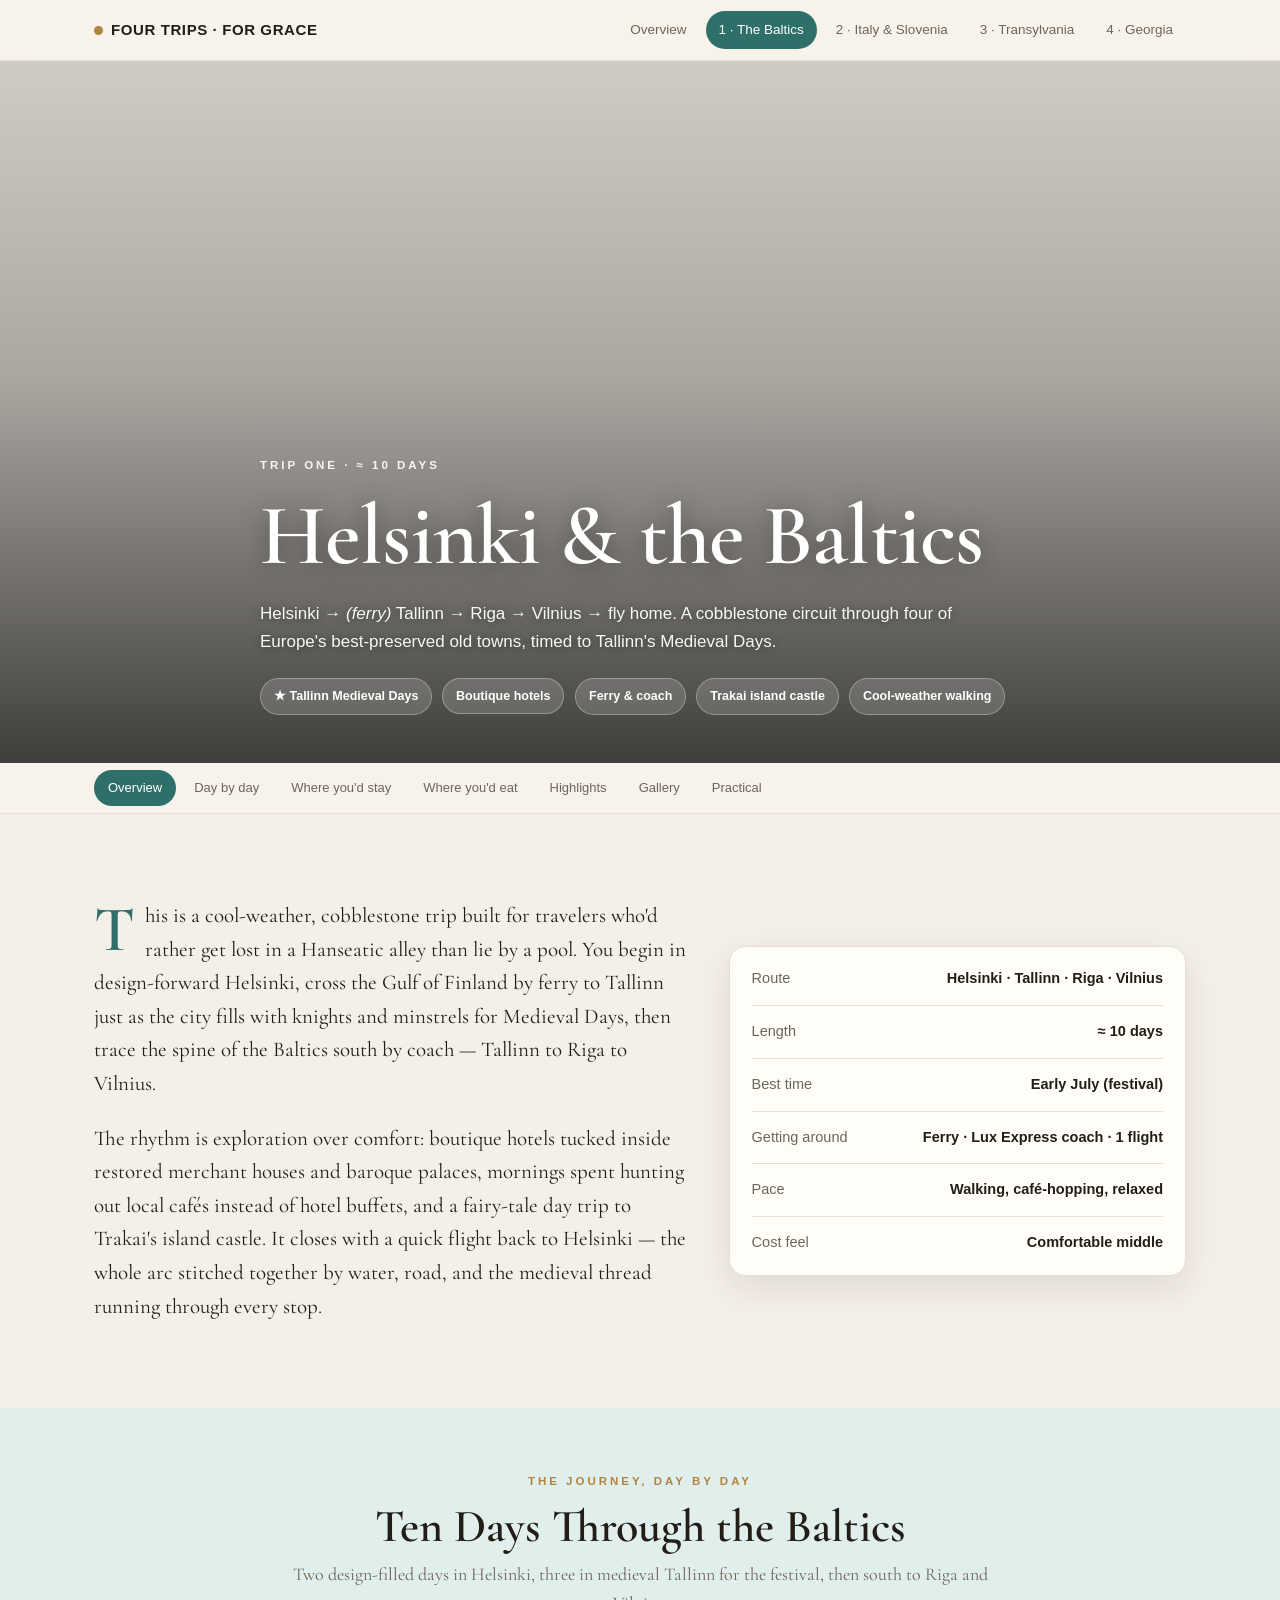
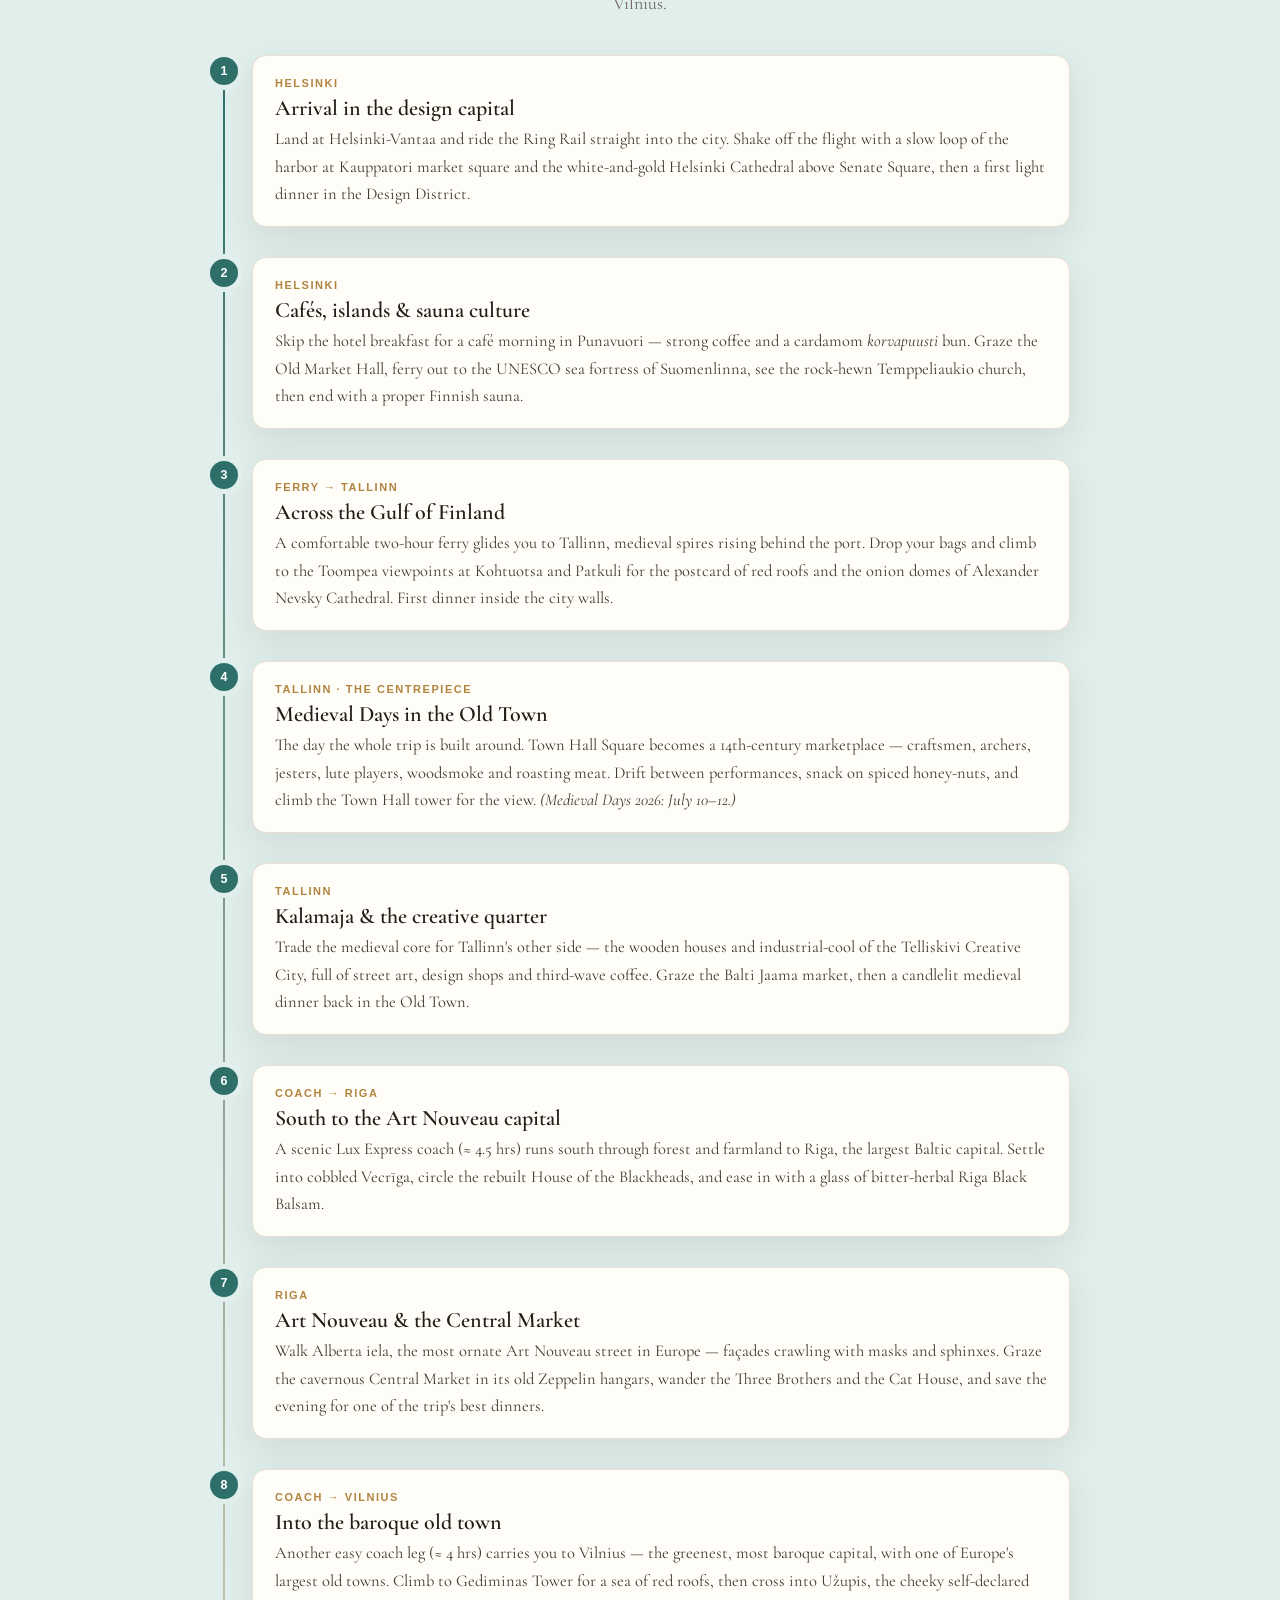
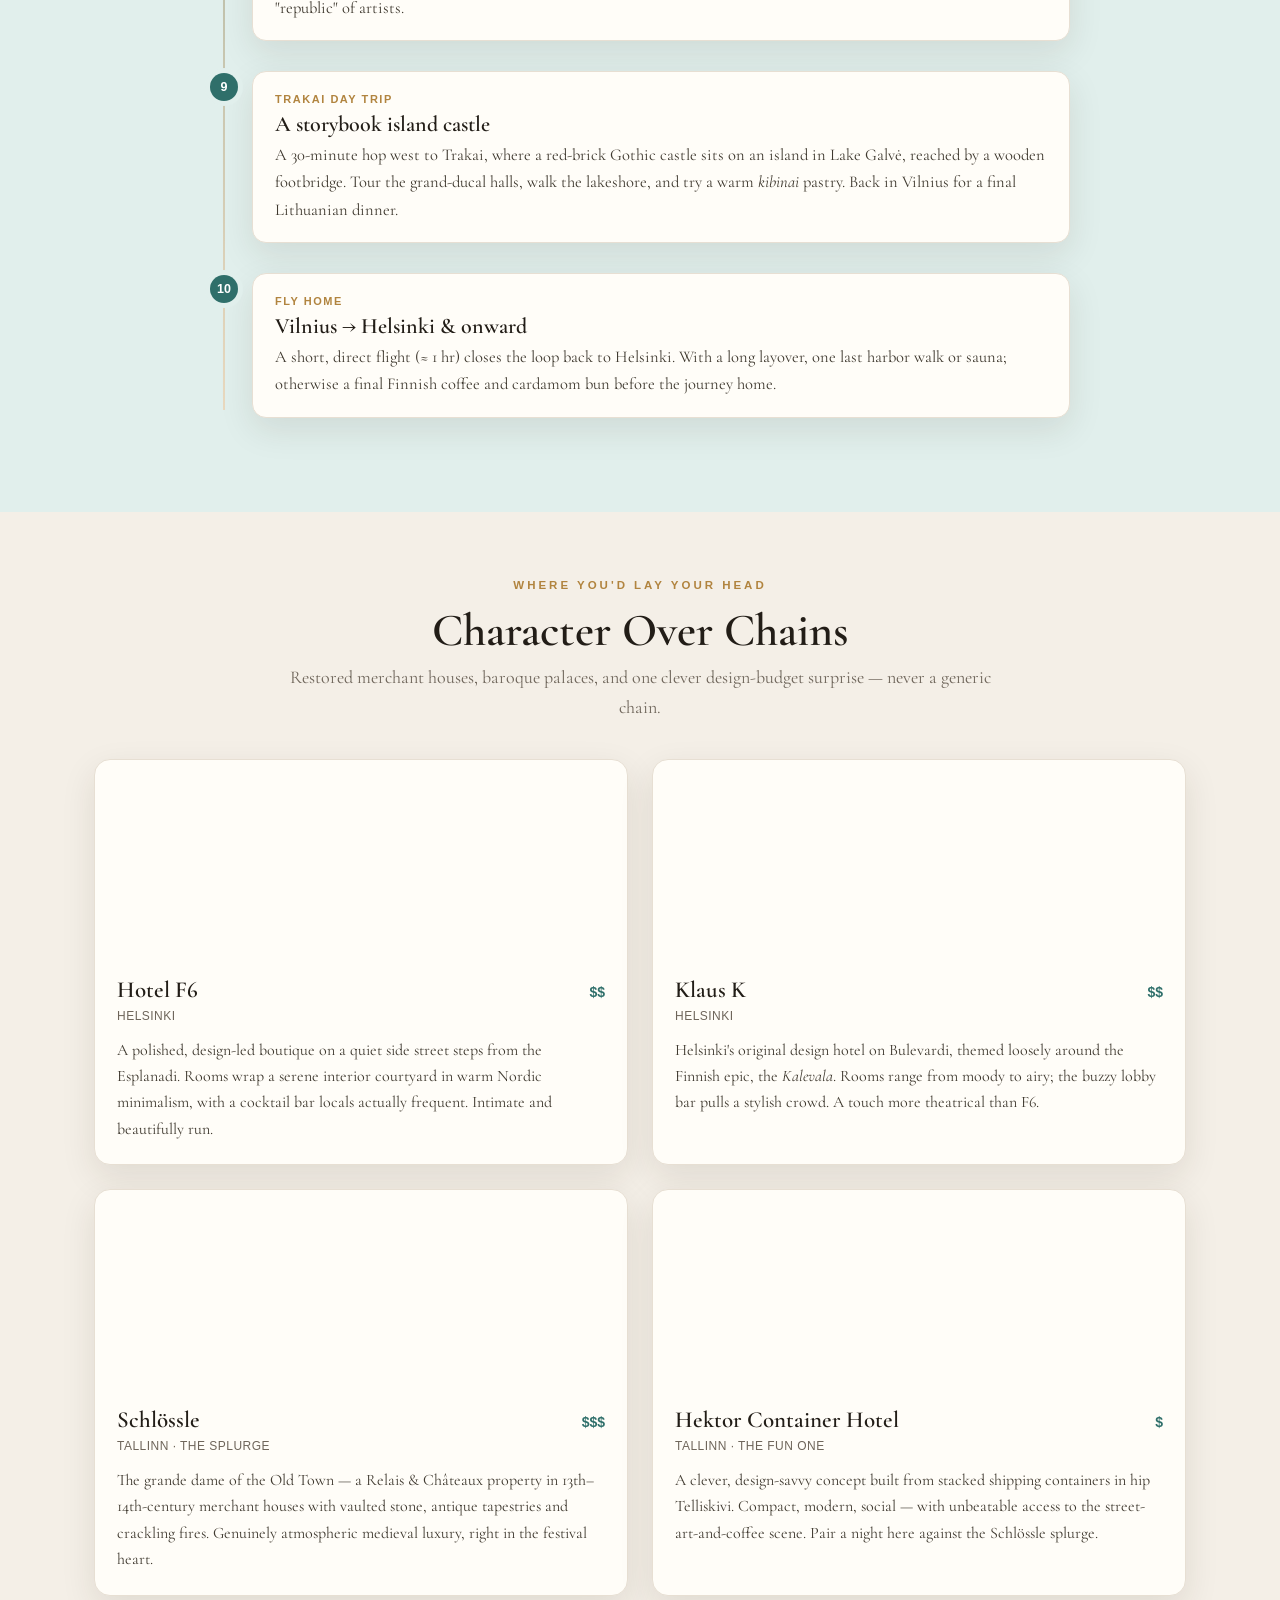
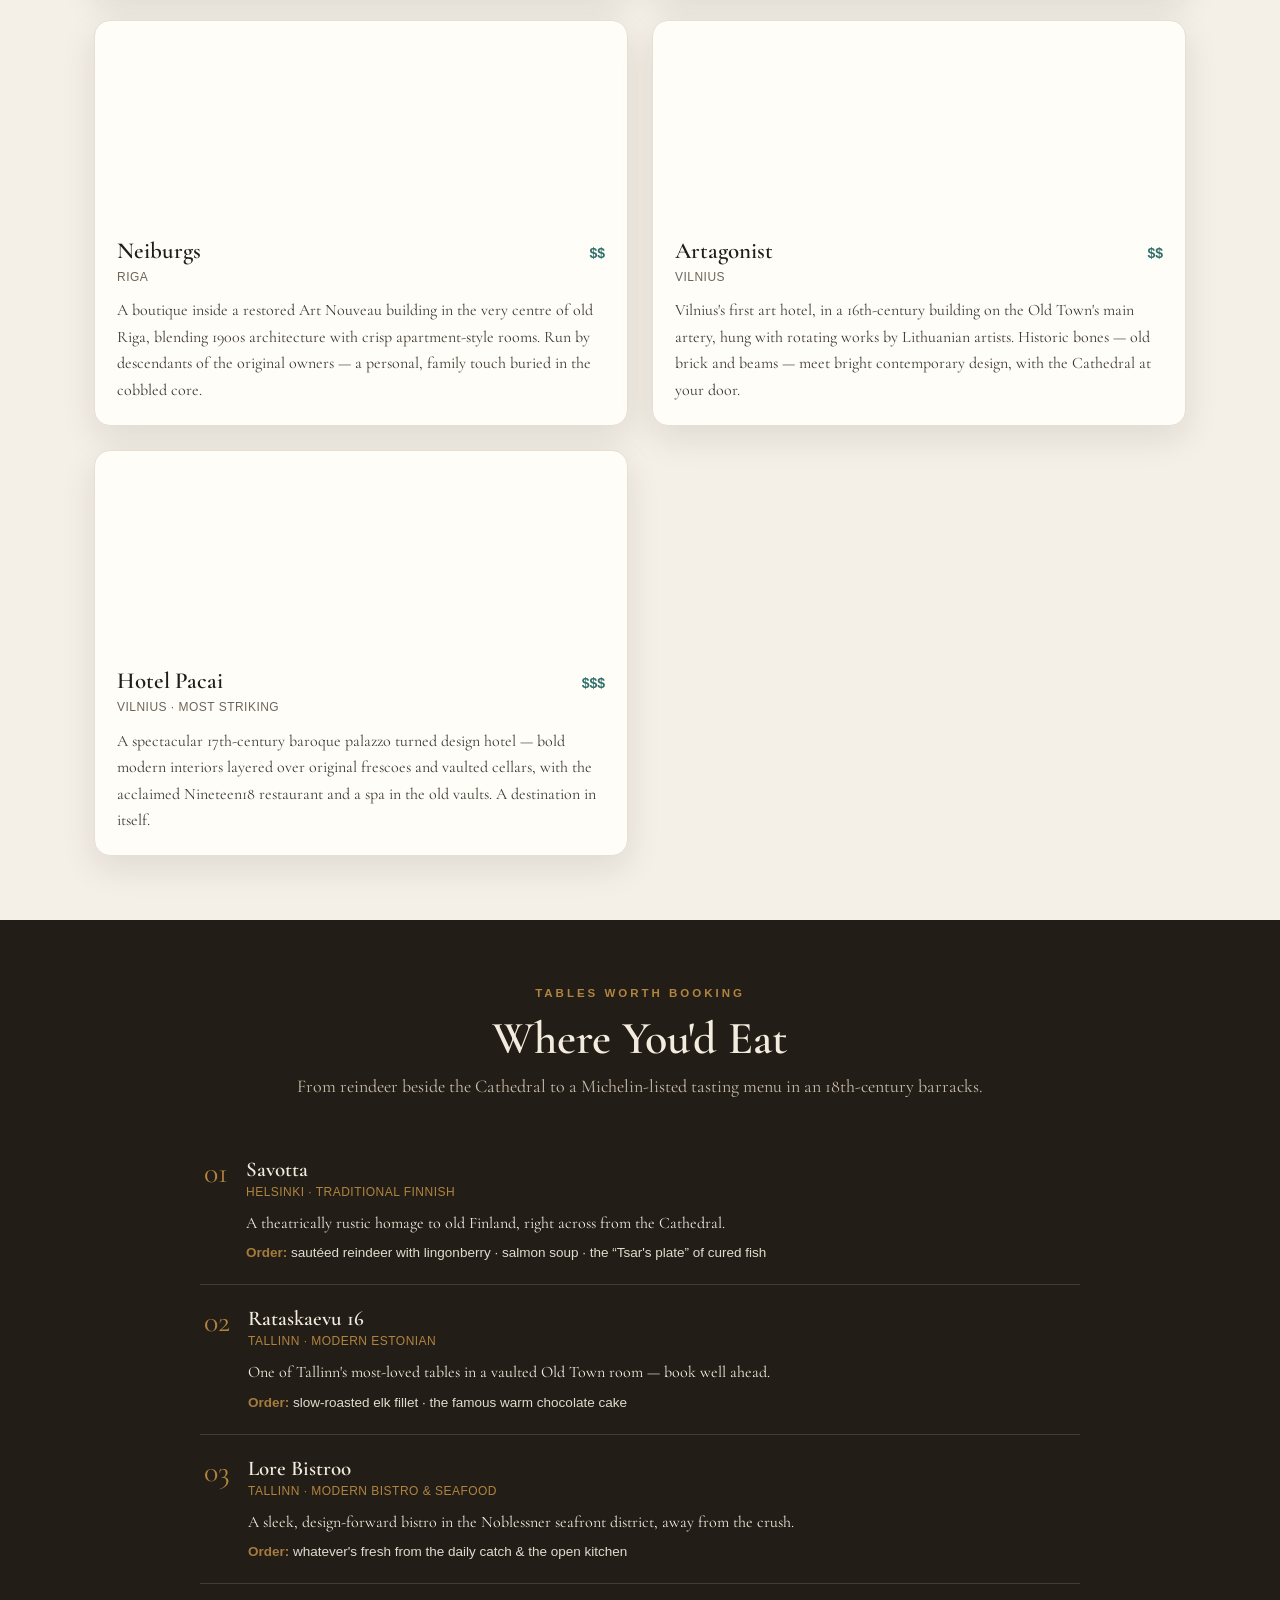
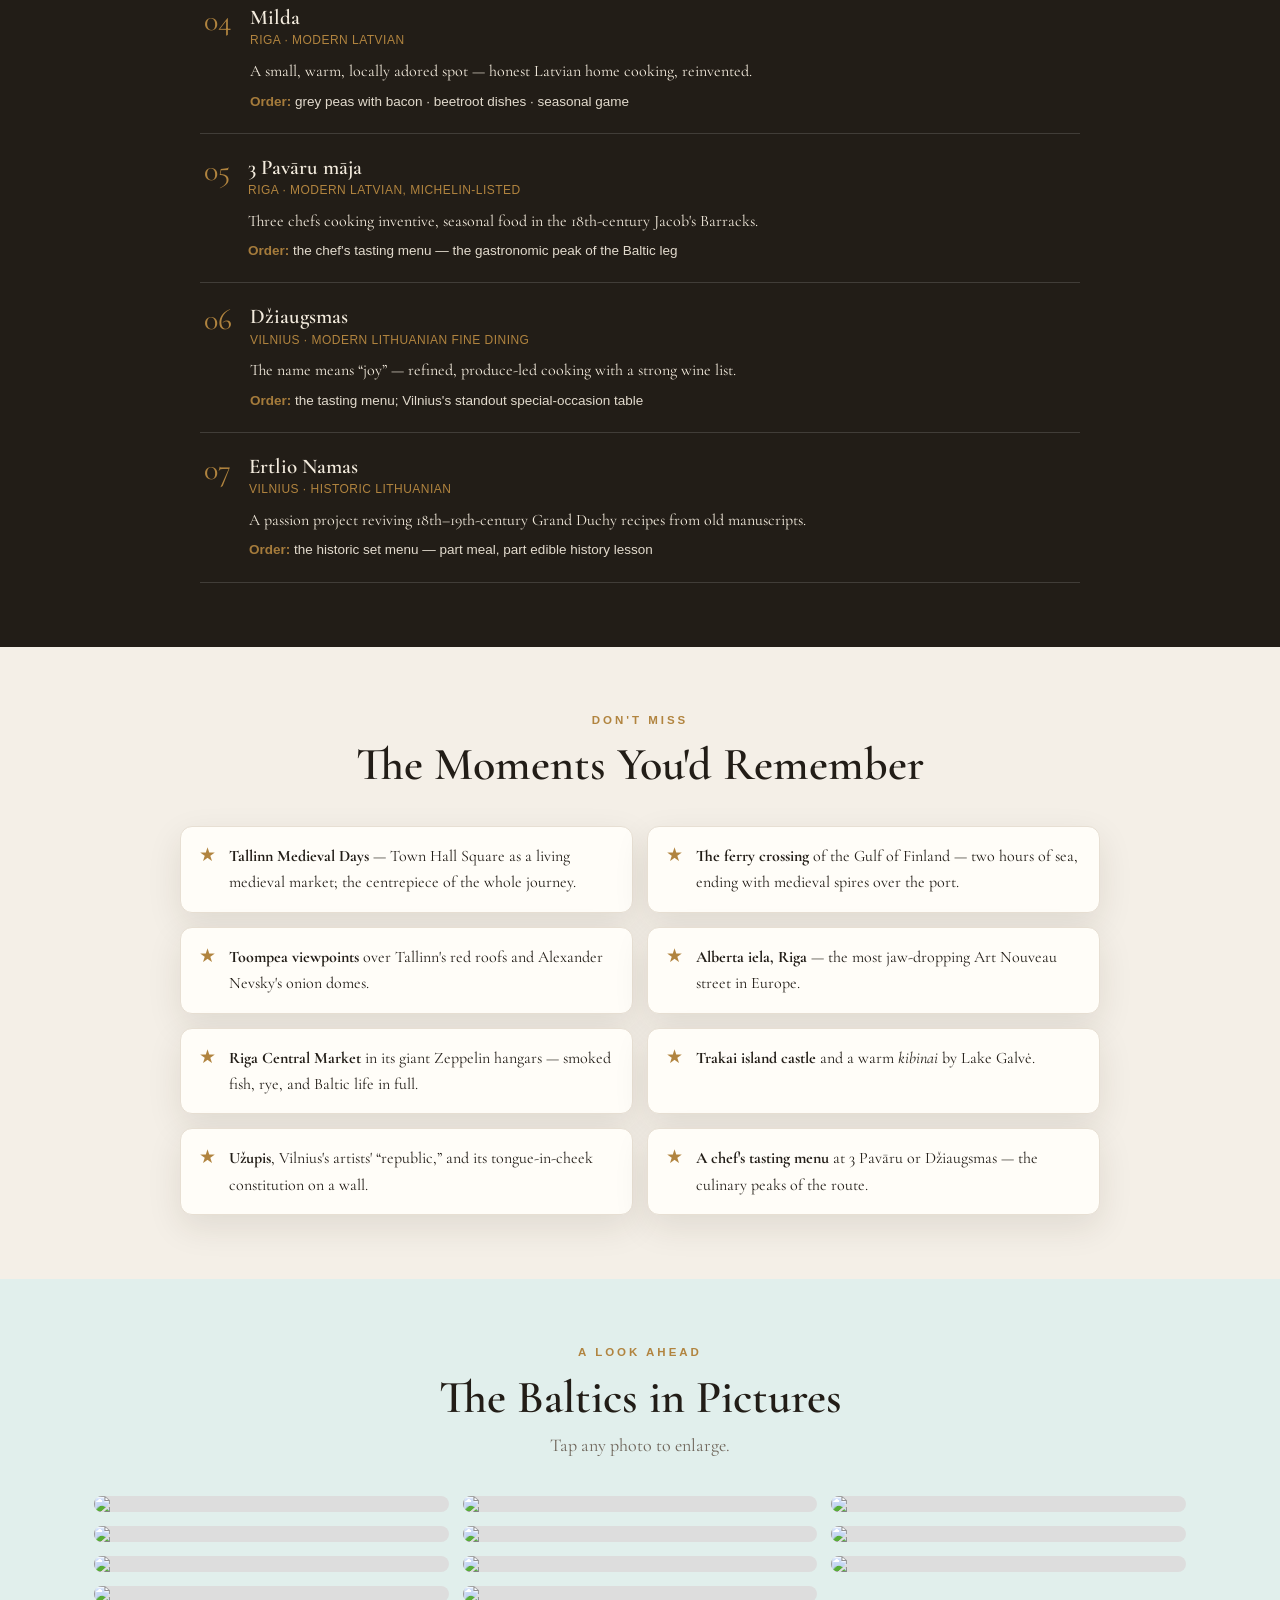
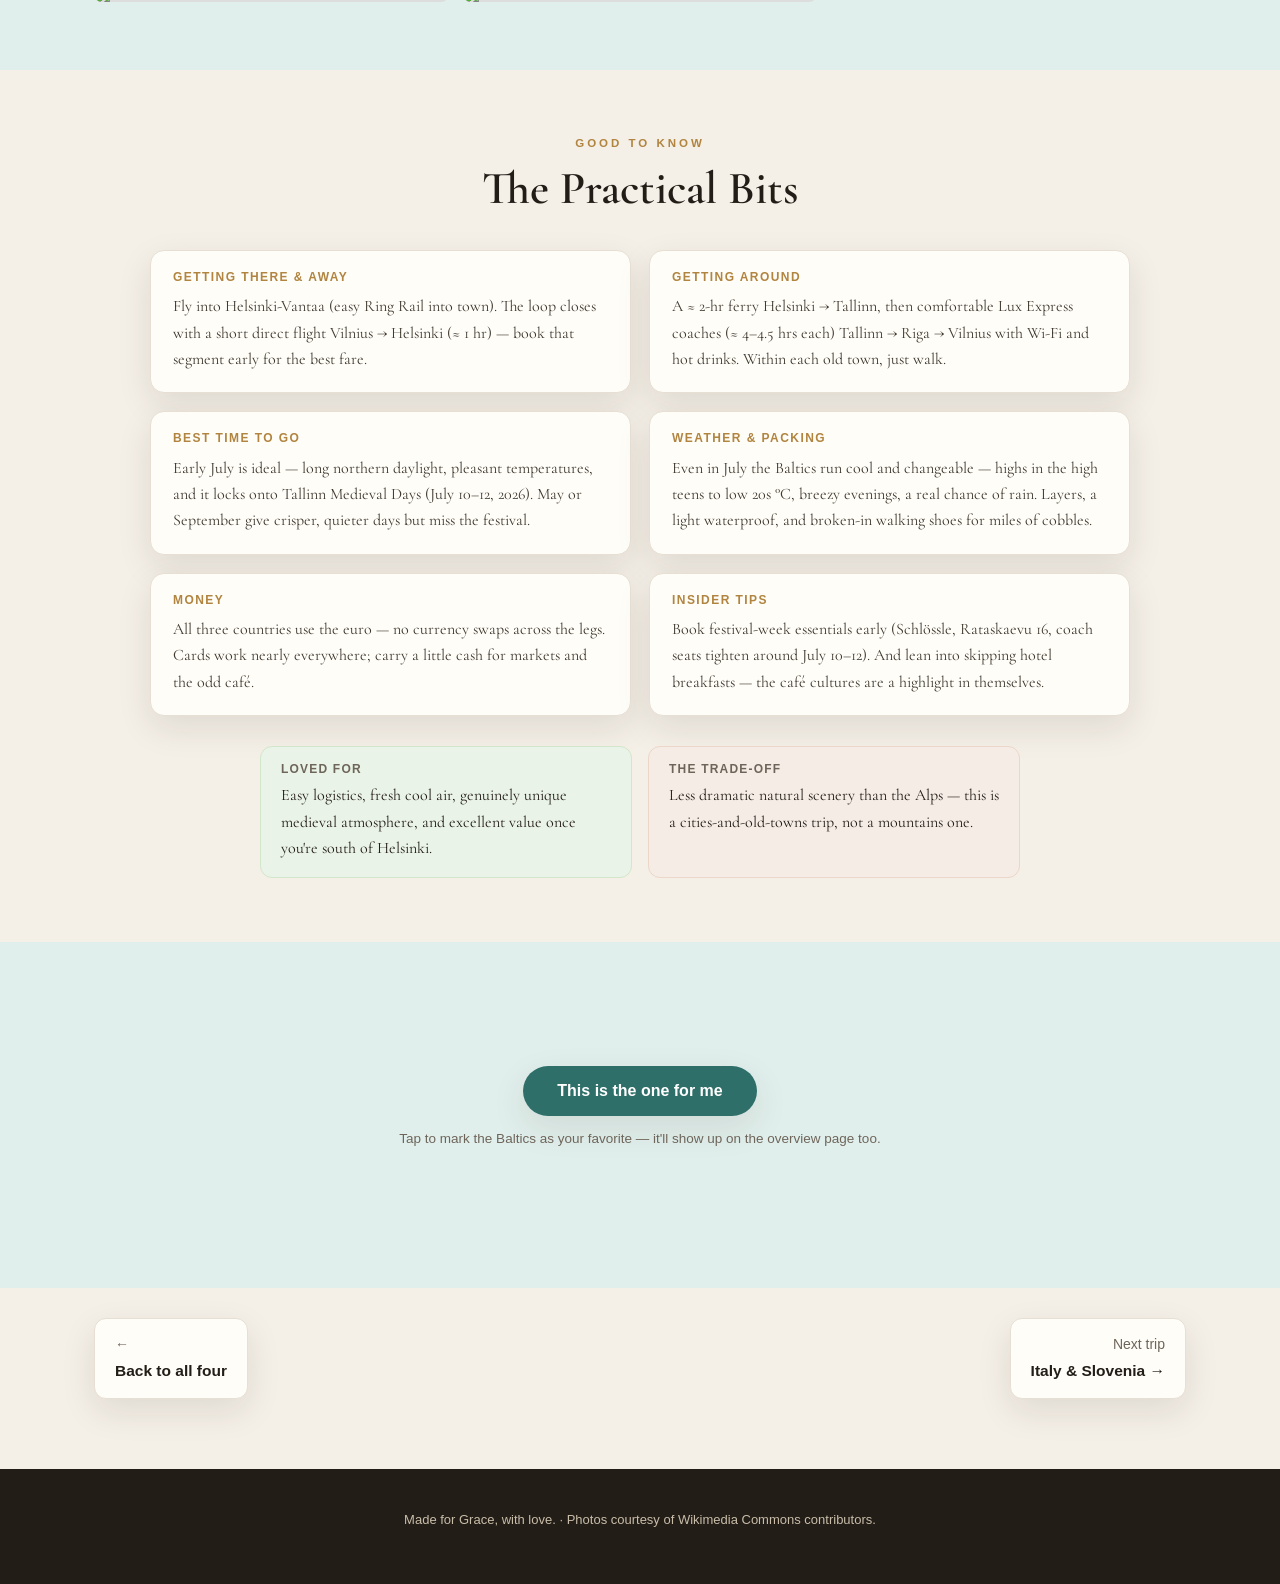
==== commit 8a5baf4d: "Add Trip 4: Georgia & the Caucasus + front-page route map New trip-georgia.html (Tbilisi -> Kakheti " ====
--- a/trip-baltics.html
+++ b/trip-baltics.html
@@ -13,13 +13,14 @@
 
 <nav class="nav">
   <div class="wrap">
-    <a class="brand" href="index.html"><span class="dot"></span> THREE TRIPS · FOR GRACE</a>
+    <a class="brand" href="index.html"><span class="dot"></span> FOUR TRIPS · FOR GRACE</a>
     <button class="menu-btn" onclick="toggleMenu()">☰</button>
     <div class="links" id="navlinks">
       <a href="index.html">Overview</a>
       <a href="trip-baltics.html" class="active">1 · The Baltics</a>
       <a href="trip-italy.html">2 · Italy &amp; Slovenia</a>
       <a href="trip-transylvania.html">3 · Transylvania</a>
+      <a href="trip-georgia.html">4 · Georgia</a>
     </div>
   </div>
 </nav>
@@ -181,7 +182,7 @@
 
 <div class="wrap">
   <div class="tripnav">
-    <a href="index.html">← <b>Back to all three</b></a>
+    <a href="index.html">← <b>Back to all four</b></a>
     <a href="trip-italy.html" style="text-align:right">Next trip<b>Italy &amp; Slovenia →</b></a>
   </div>
 </div>
--- a/styles.css
+++ b/styles.css
@@ -11,6 +11,7 @@
 body.t-baltics{--accent:#2f6f6a;--accent-soft:#e1efec;--accent-deep:#214f4b}
 body.t-italy{--accent:#9c3b46;--accent-soft:#f4e4e3;--accent-deep:#6f2730}
 body.t-transylvania{--accent:#5b4a86;--accent-soft:#e9e5f2;--accent-deep:#3f3260}
+body.t-georgia{--accent:#bf6b34;--accent-soft:#f6e7d8;--accent-deep:#8a4a20}
 
 *{box-sizing:border-box}
 html{scroll-behavior:smooth;scroll-padding-top:70px}
@@ -57,7 +58,15 @@
 .pickbanner{font-family:var(--sans);font-size:14.5px;max-width:600px;margin:26px auto 0;background:var(--card);border:1px solid var(--gold-soft);border-radius:14px;padding:14px 18px;box-shadow:var(--shadow);display:none}
 .pickbanner.show{display:block}
 
-.cards{display:grid;grid-template-columns:repeat(3,1fr);gap:22px;padding:40px 0 30px}
+/* front-page route map */
+.tripmap{padding:14px 0 6px}
+.tripmap figure{margin:0;border-radius:16px;overflow:hidden;border:1px solid var(--line);box-shadow:var(--shadow-lg);background:var(--card);cursor:zoom-in}
+.tripmap img{width:100%;display:block}
+.tripmap figcaption{font-family:var(--sans);font-size:12.5px;color:var(--muted);text-align:center;padding:11px 16px}
+
+.cards{display:grid;grid-template-columns:repeat(4,1fr);gap:22px;padding:40px 0 30px}
+@media(max-width:980px){.cards{grid-template-columns:repeat(2,1fr)}}
+@media(max-width:560px){.cards{grid-template-columns:1fr}}
 .tcard{background:var(--card);border:1px solid var(--line);border-radius:18px;overflow:hidden;box-shadow:var(--shadow);text-decoration:none;color:inherit;display:flex;flex-direction:column;transition:transform .18s,box-shadow .18s}
 .tcard:hover{transform:translateY(-5px);box-shadow:var(--shadow-lg)}
 .tcard .ph{height:210px;background-size:cover;background-position:center;position:relative}
@@ -70,8 +79,8 @@
 .tcard .row{display:flex;flex-wrap:wrap;gap:6px;margin-top:auto}
 .tcard .row span{font-family:var(--sans);font-size:11.5px;background:var(--bg);border:1px solid var(--line);border-radius:999px;padding:5px 10px;color:#5a5247}
 .tcard .go{margin-top:16px;font-family:var(--sans);font-weight:700;font-size:13.5px;color:#fff;background:var(--c);text-align:center;padding:12px;border-radius:999px}
-.tcard.c1{--c:#2f6f6a}.tcard.c2{--c:#9c3b46}.tcard.c3{--c:#5b4a86}
-.tcard.c1 h3,.tcard.c1 .sub{color:#2f6f6a}.tcard.c2 h3,.tcard.c2 .sub{color:#9c3b46}.tcard.c3 h3,.tcard.c3 .sub{color:#5b4a86}
+.tcard.c1{--c:#2f6f6a}.tcard.c2{--c:#9c3b46}.tcard.c3{--c:#5b4a86}.tcard.c4{--c:#bf6b34}
+.tcard.c1 h3,.tcard.c1 .sub{color:#2f6f6a}.tcard.c2 h3,.tcard.c2 .sub{color:#9c3b46}.tcard.c3 h3,.tcard.c3 .sub{color:#5b4a86}.tcard.c4 h3,.tcard.c4 .sub{color:#bf6b34}
 
 .compare-tbl{width:100%;border-collapse:collapse;margin:18px 0 10px;font-family:var(--sans);font-size:14.5px;background:var(--card);border-radius:14px;overflow:hidden;box-shadow:var(--shadow)}
 .compare-tbl th,.compare-tbl td{padding:14px 16px;text-align:left;border-bottom:1px solid var(--line);vertical-align:top}
